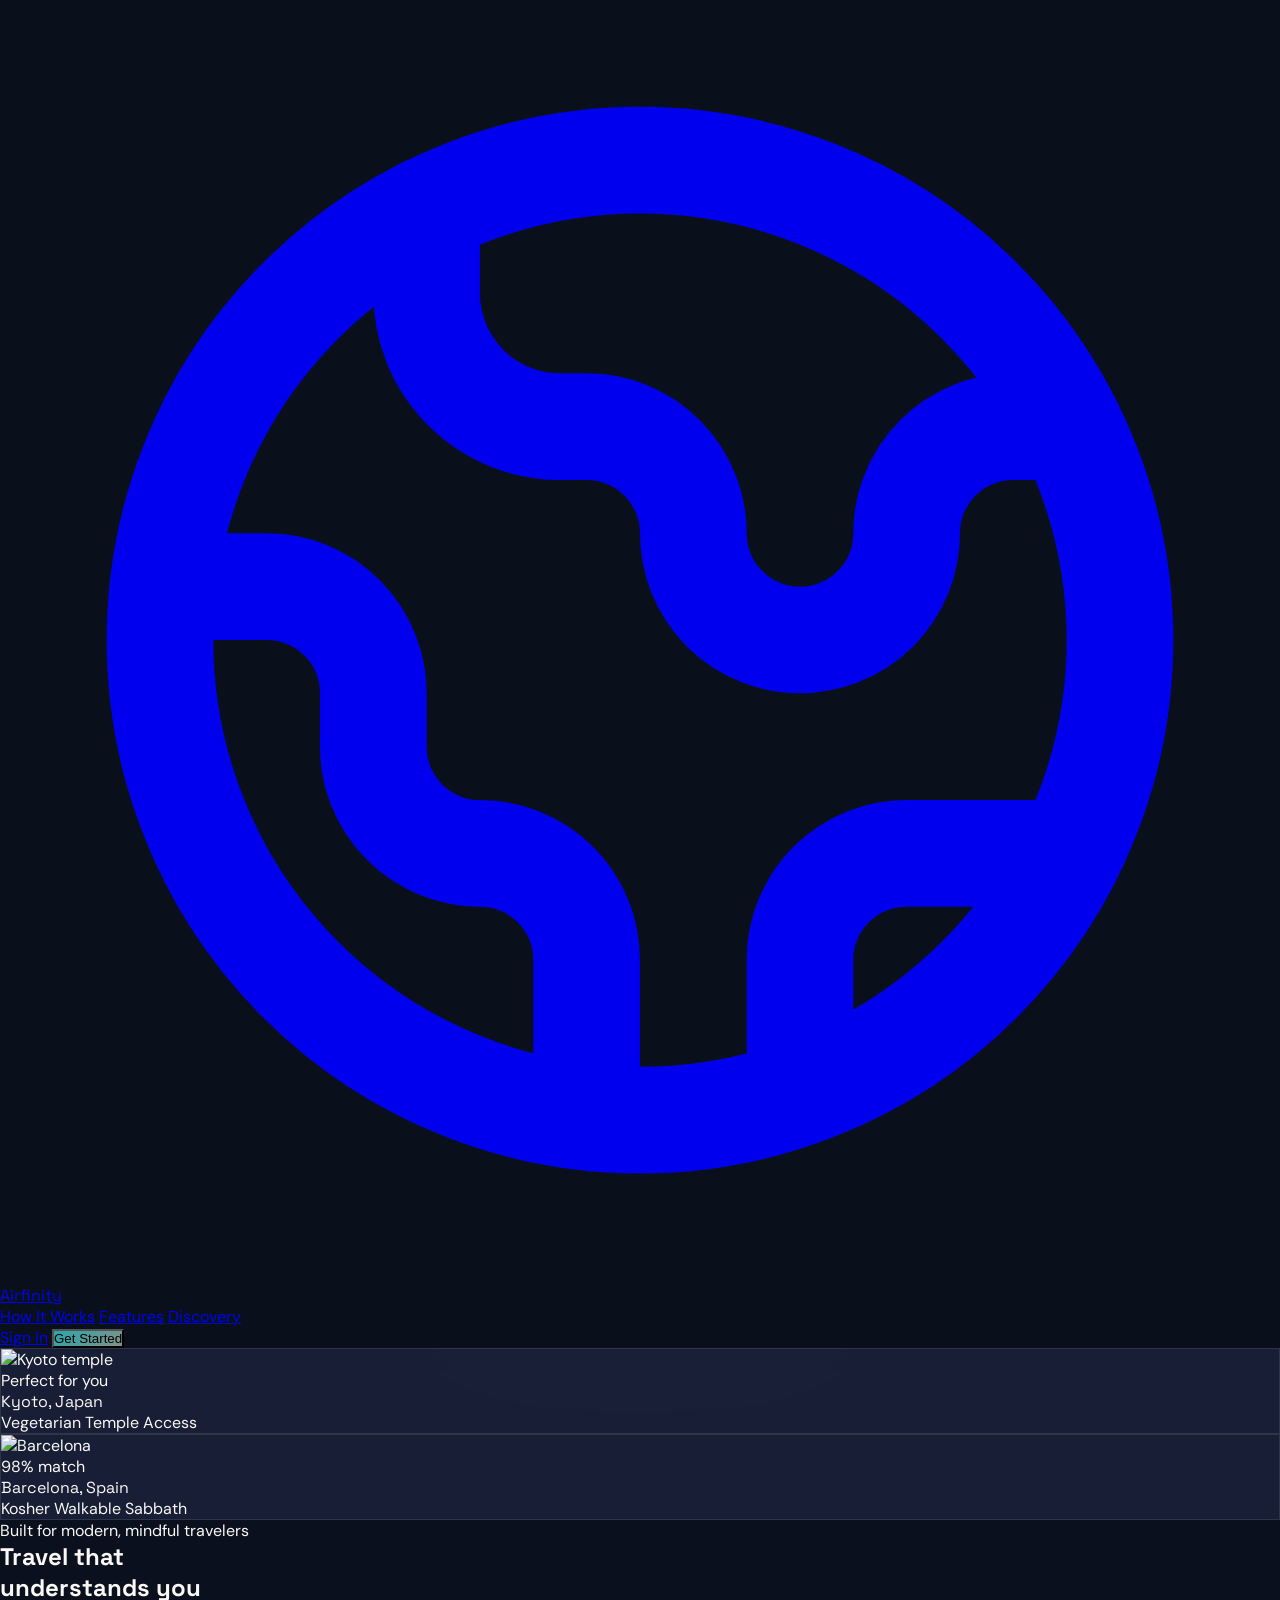
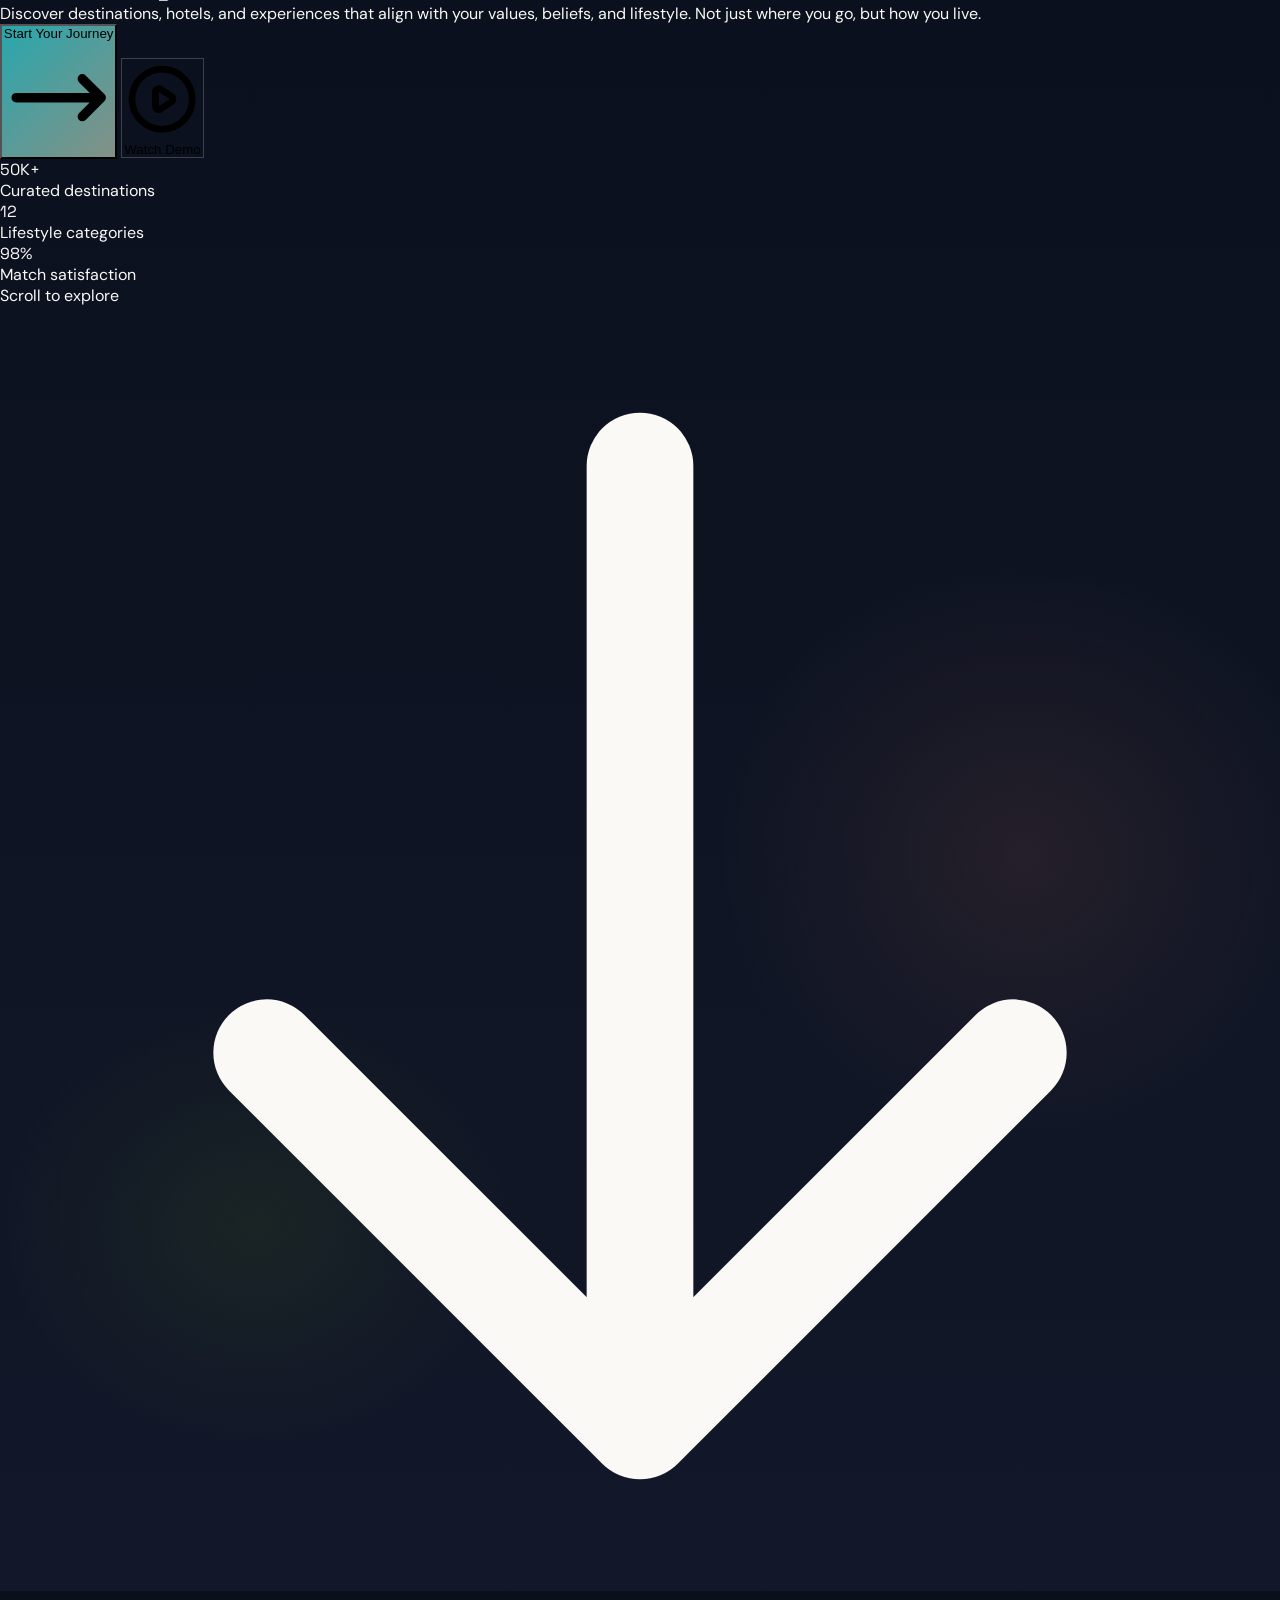
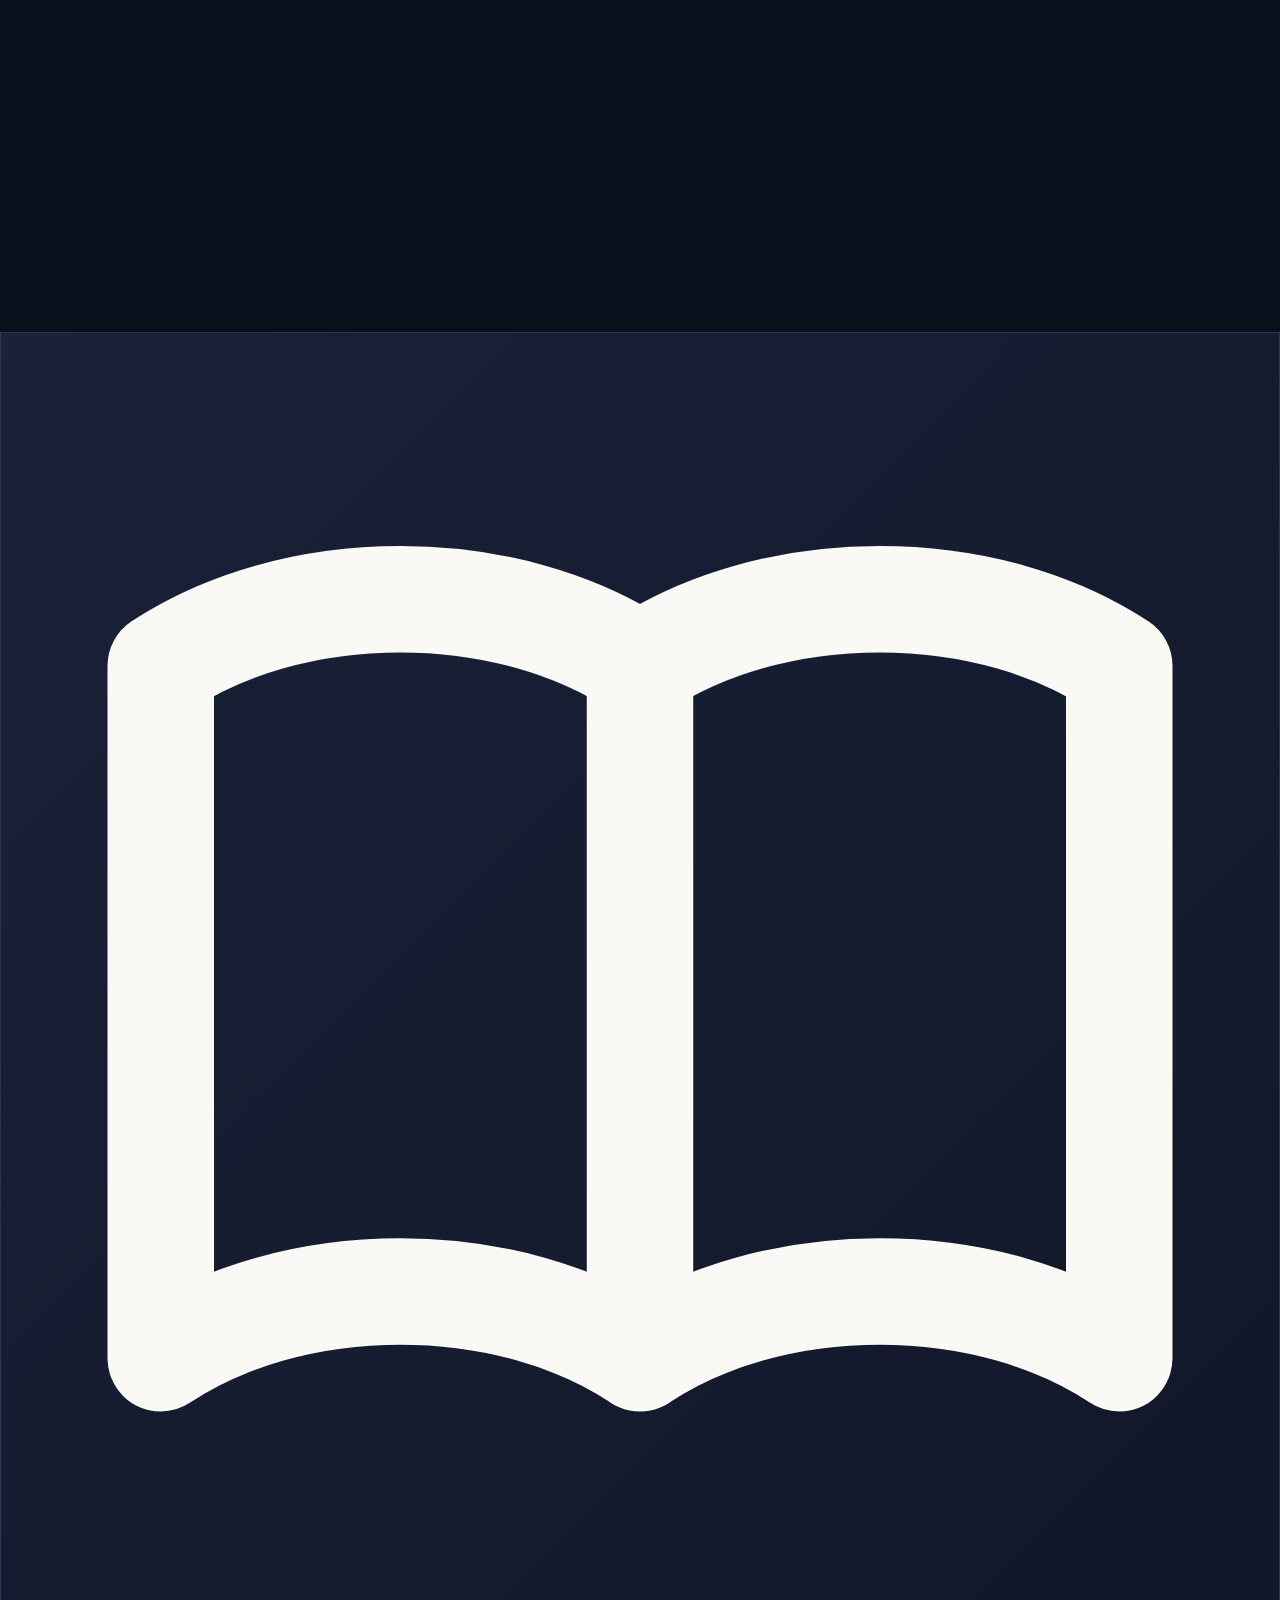
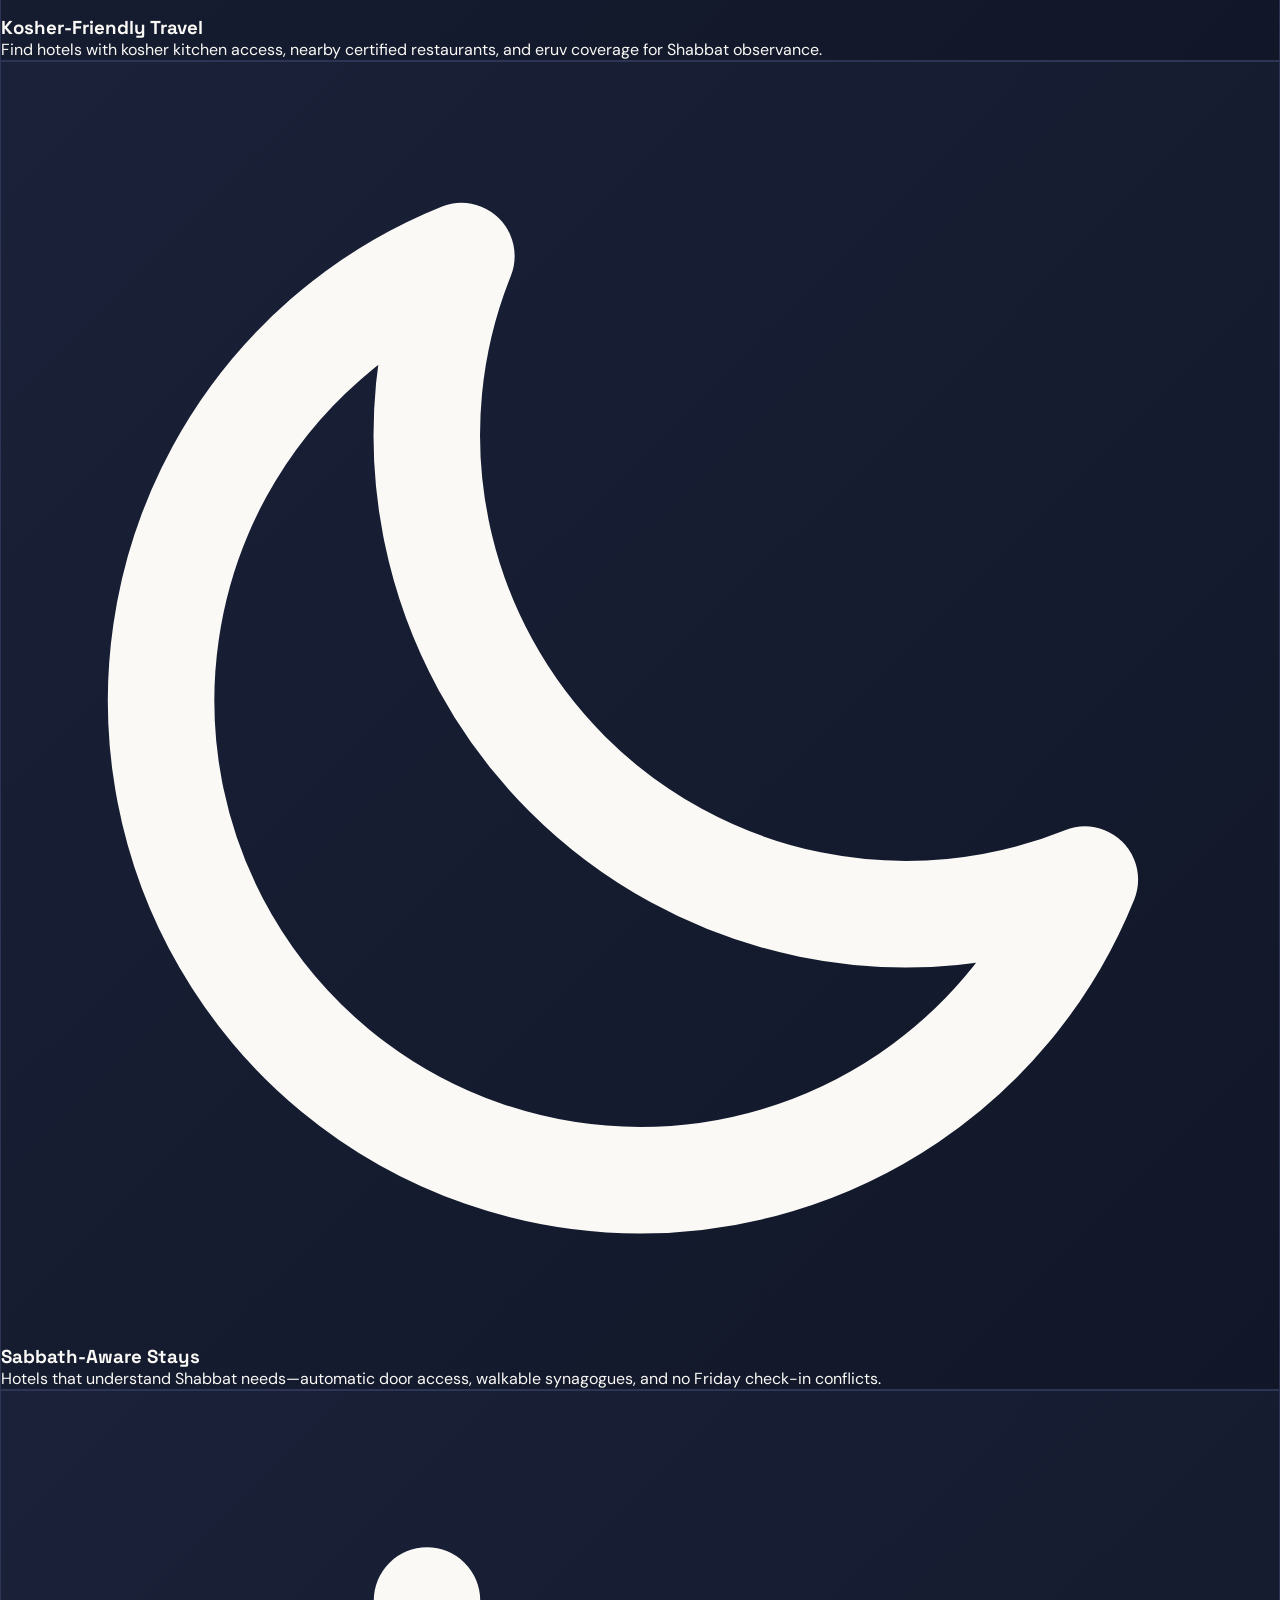
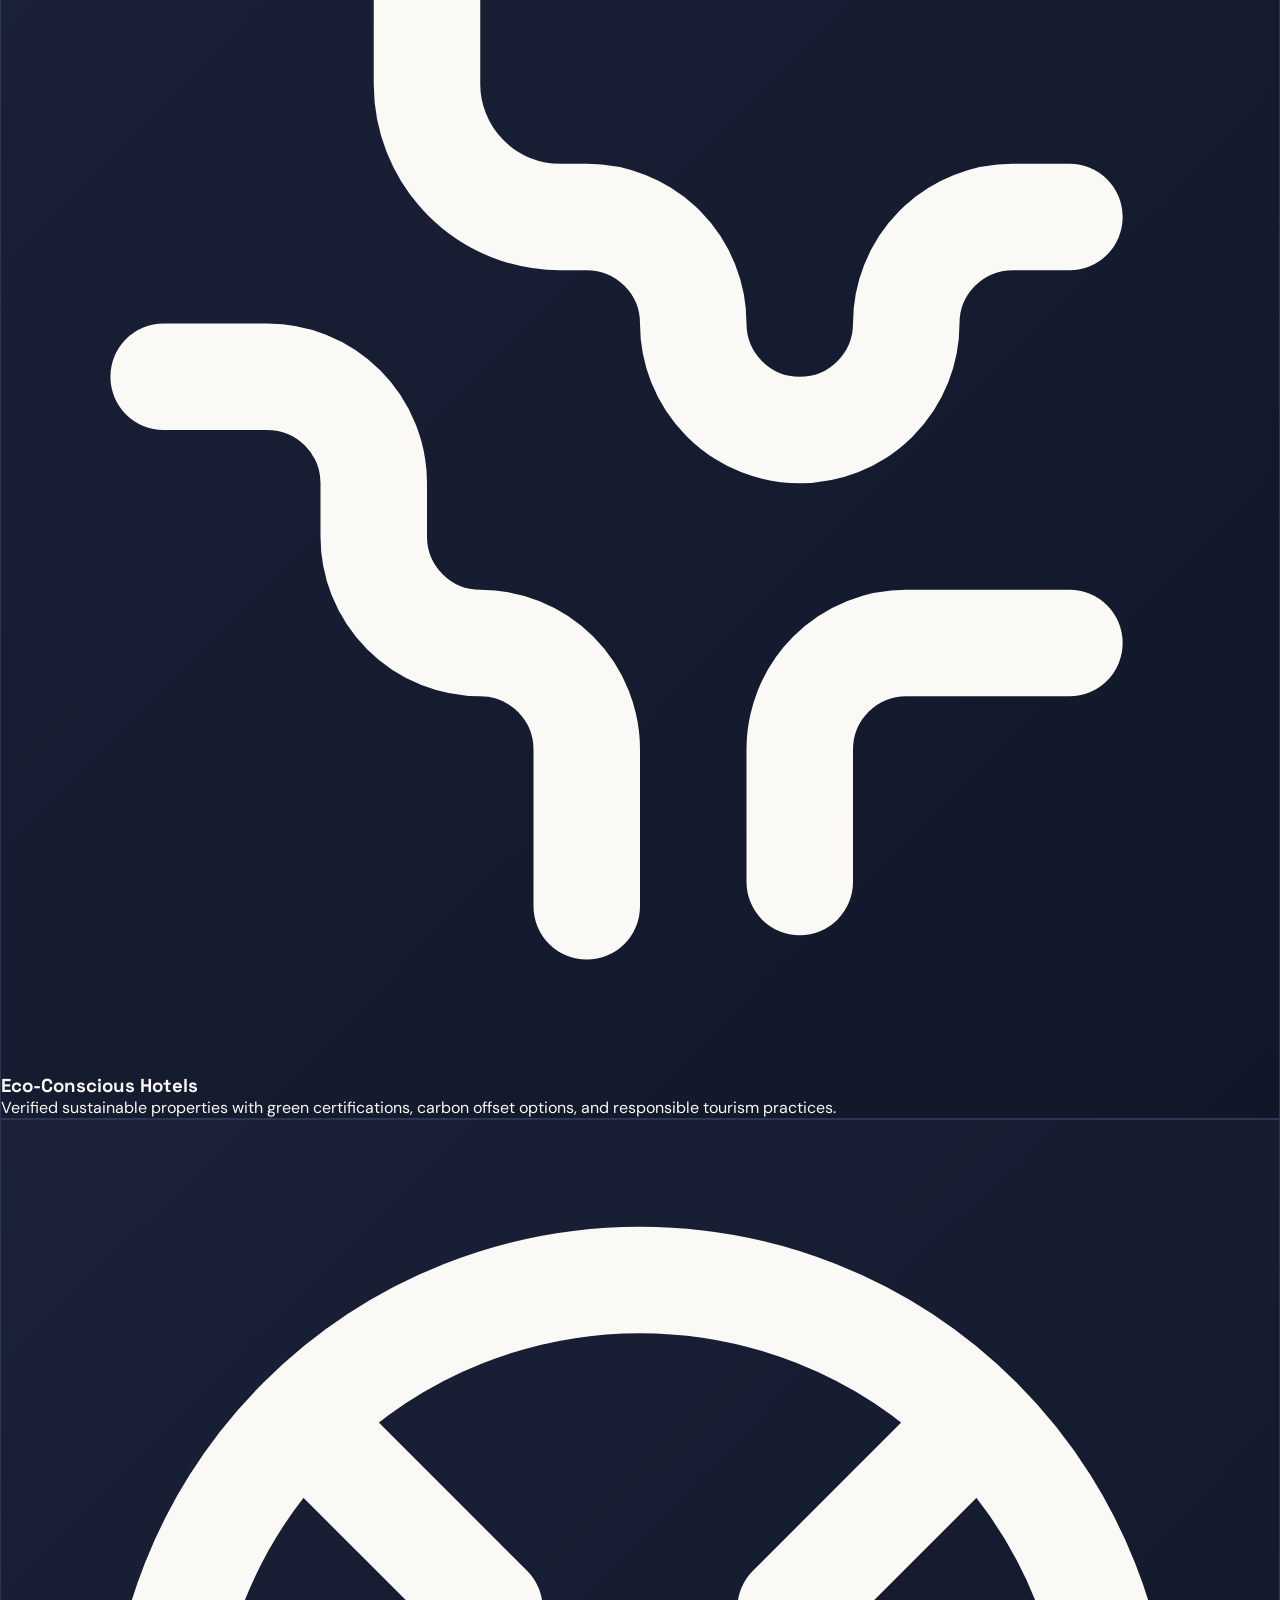
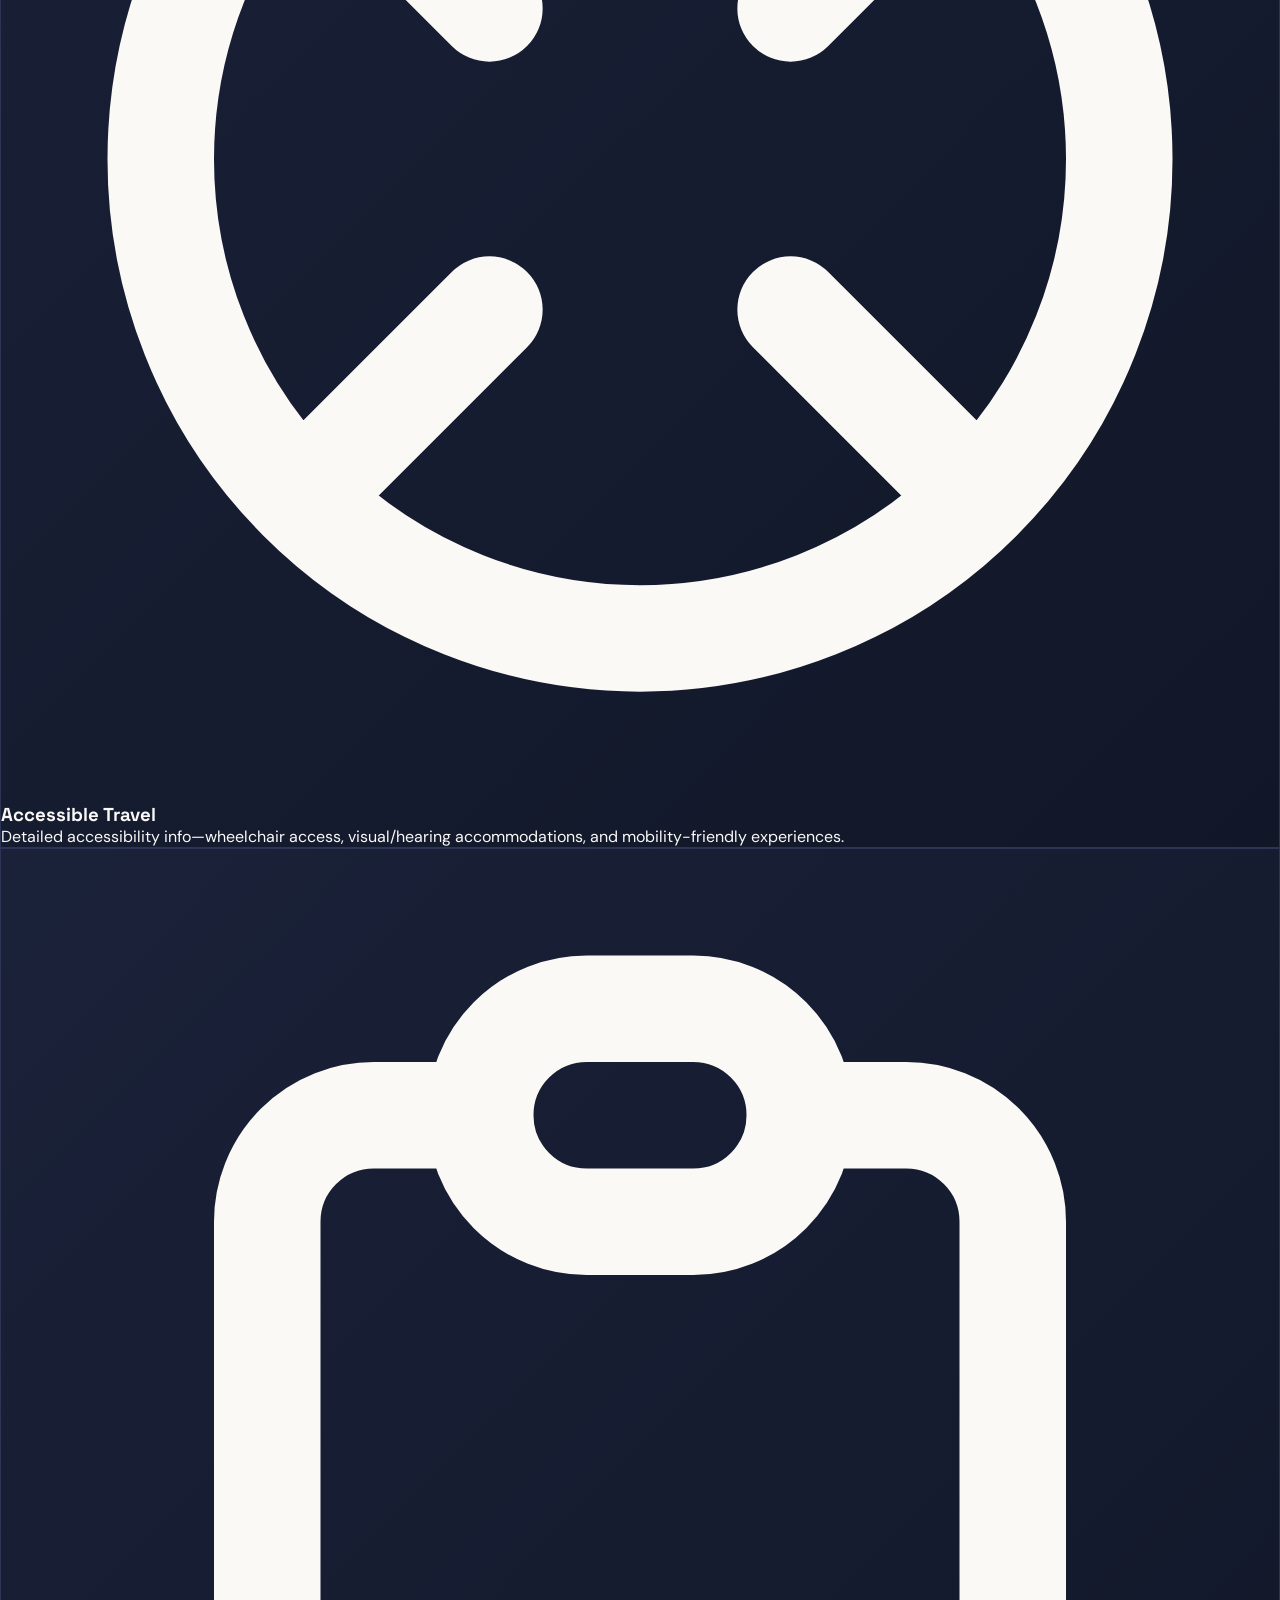
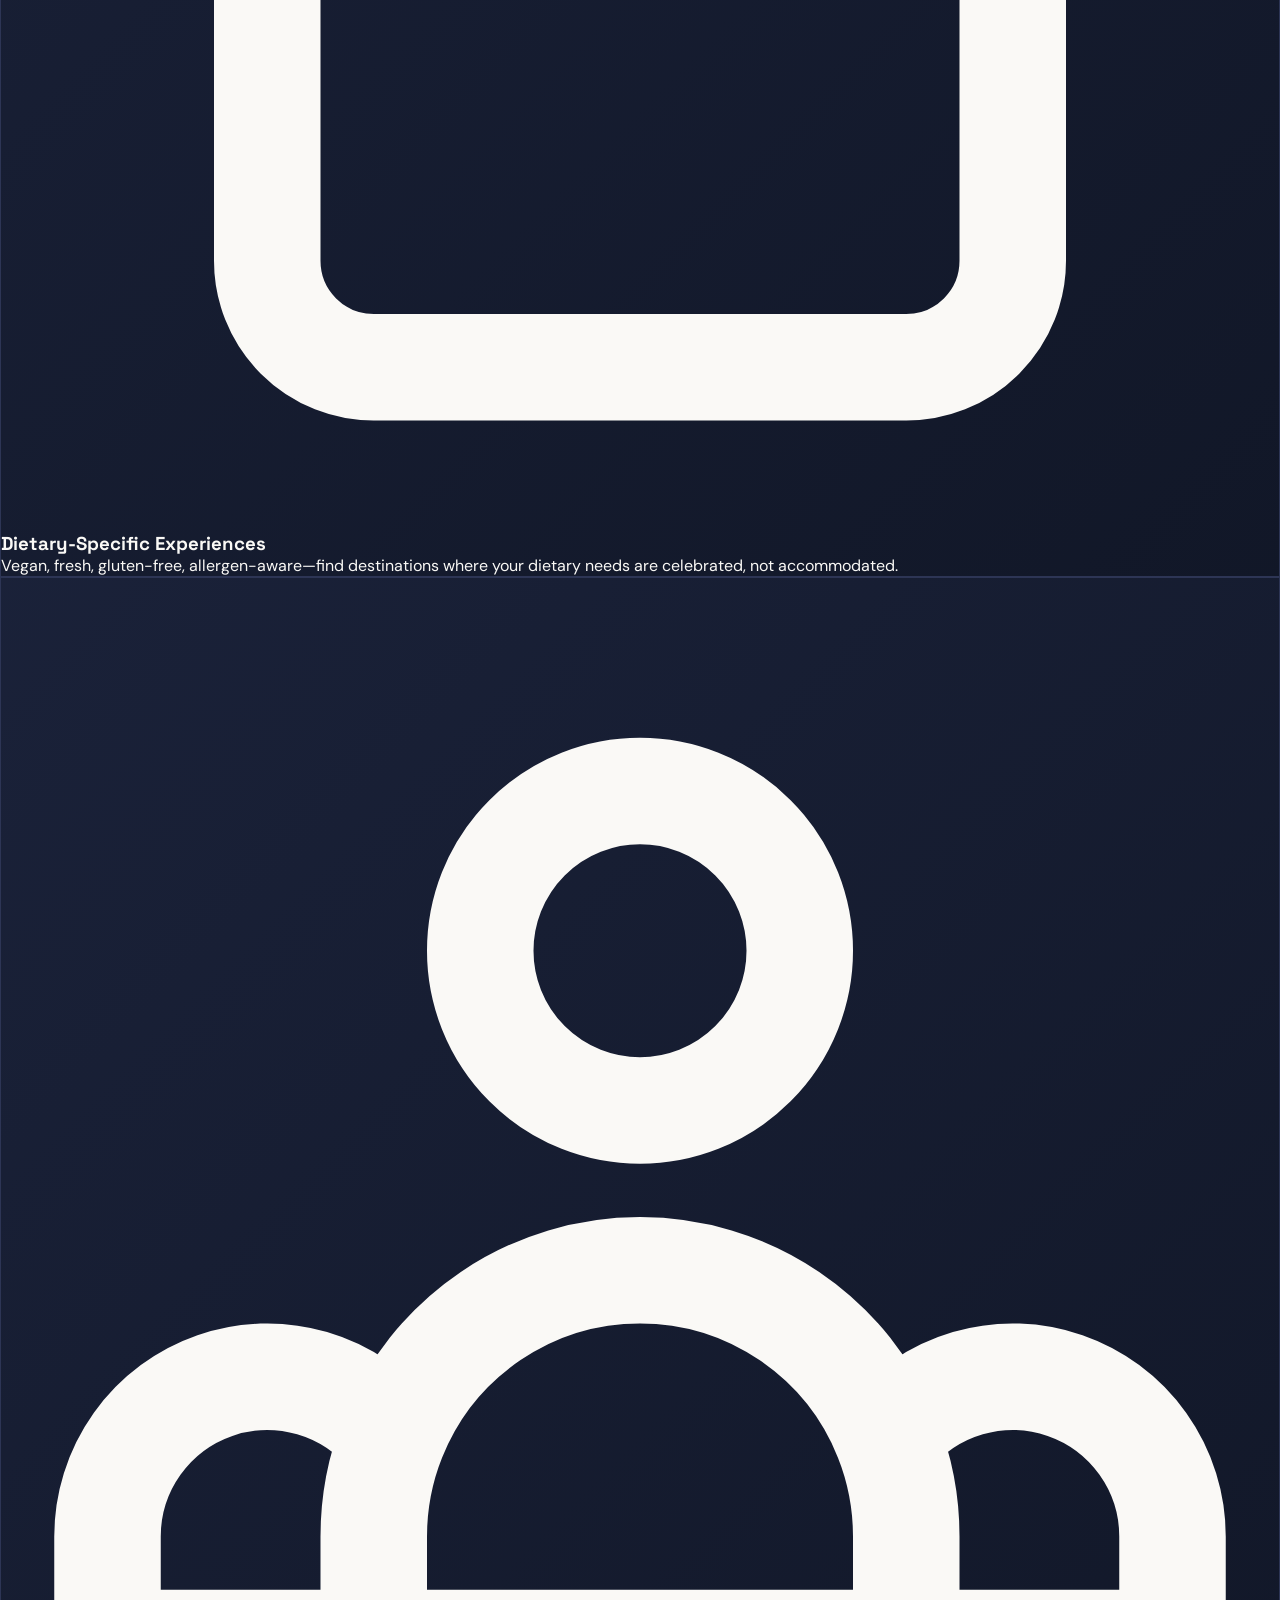
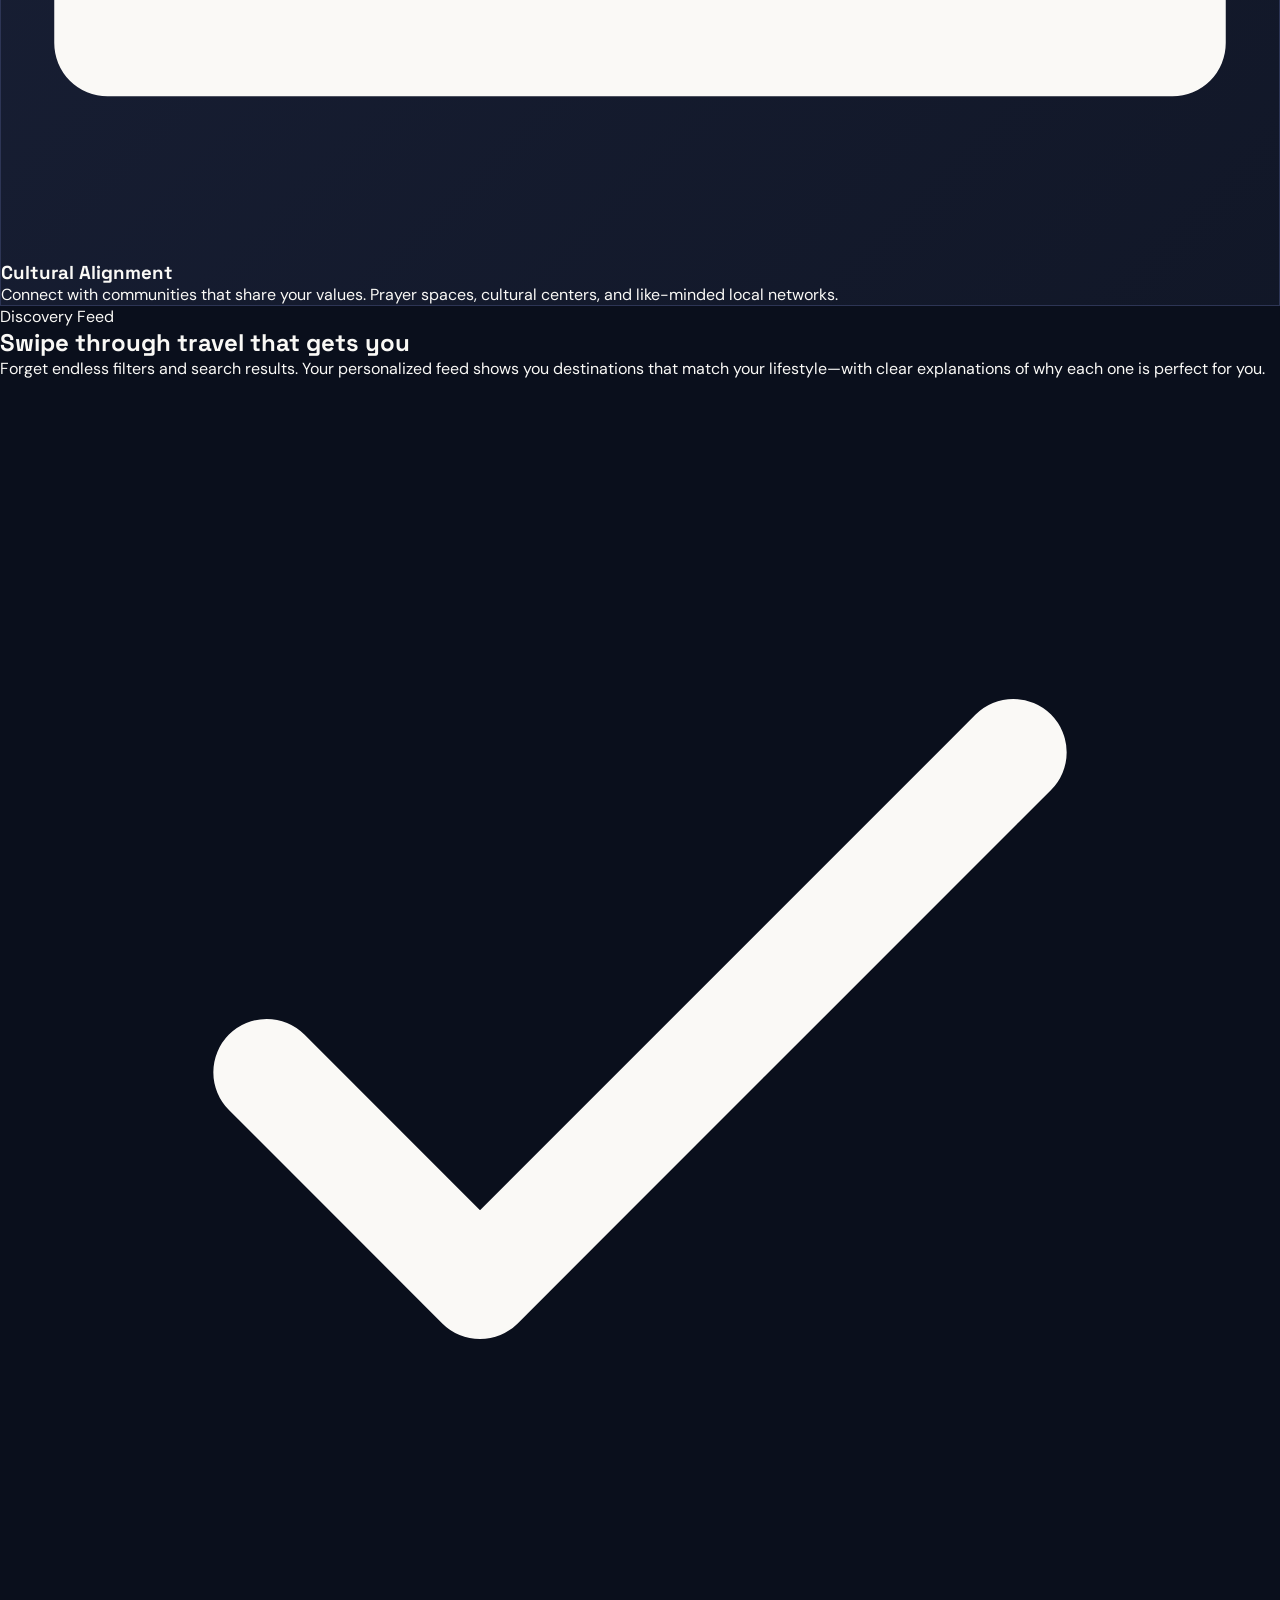
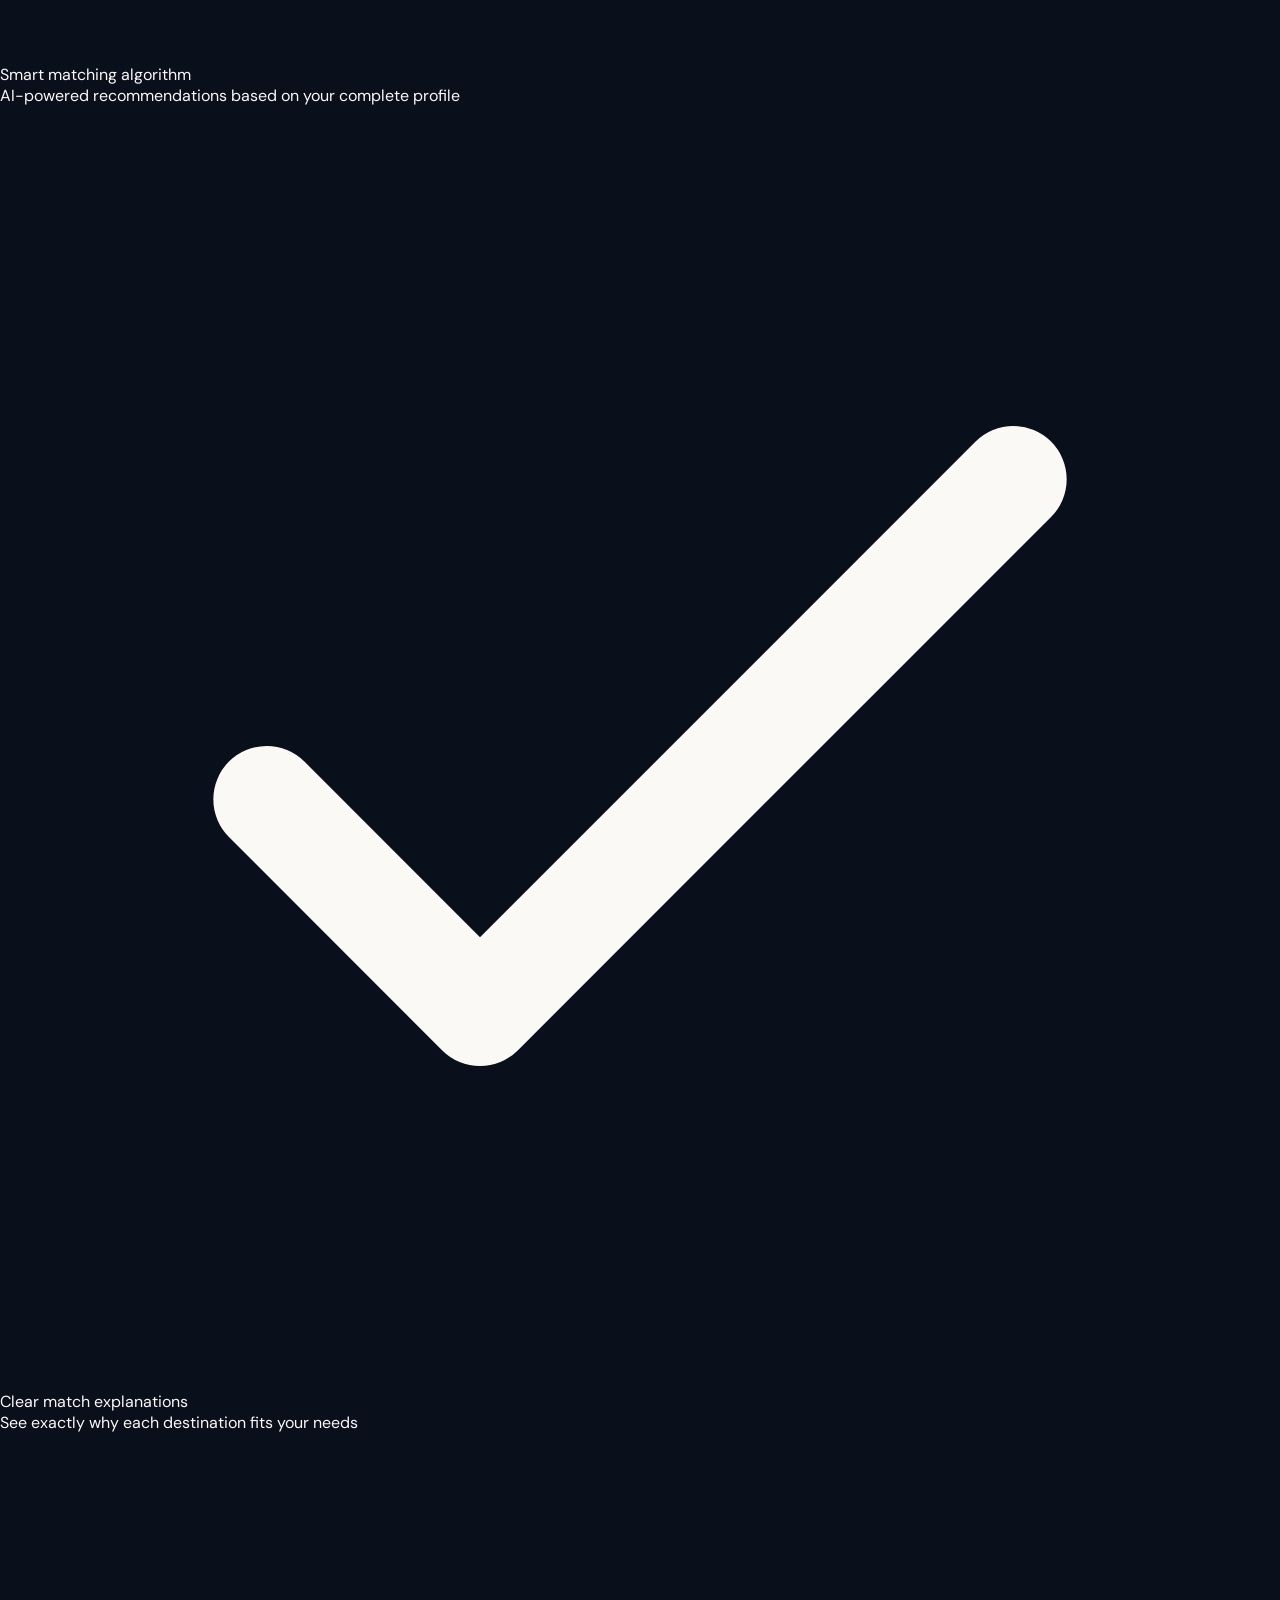
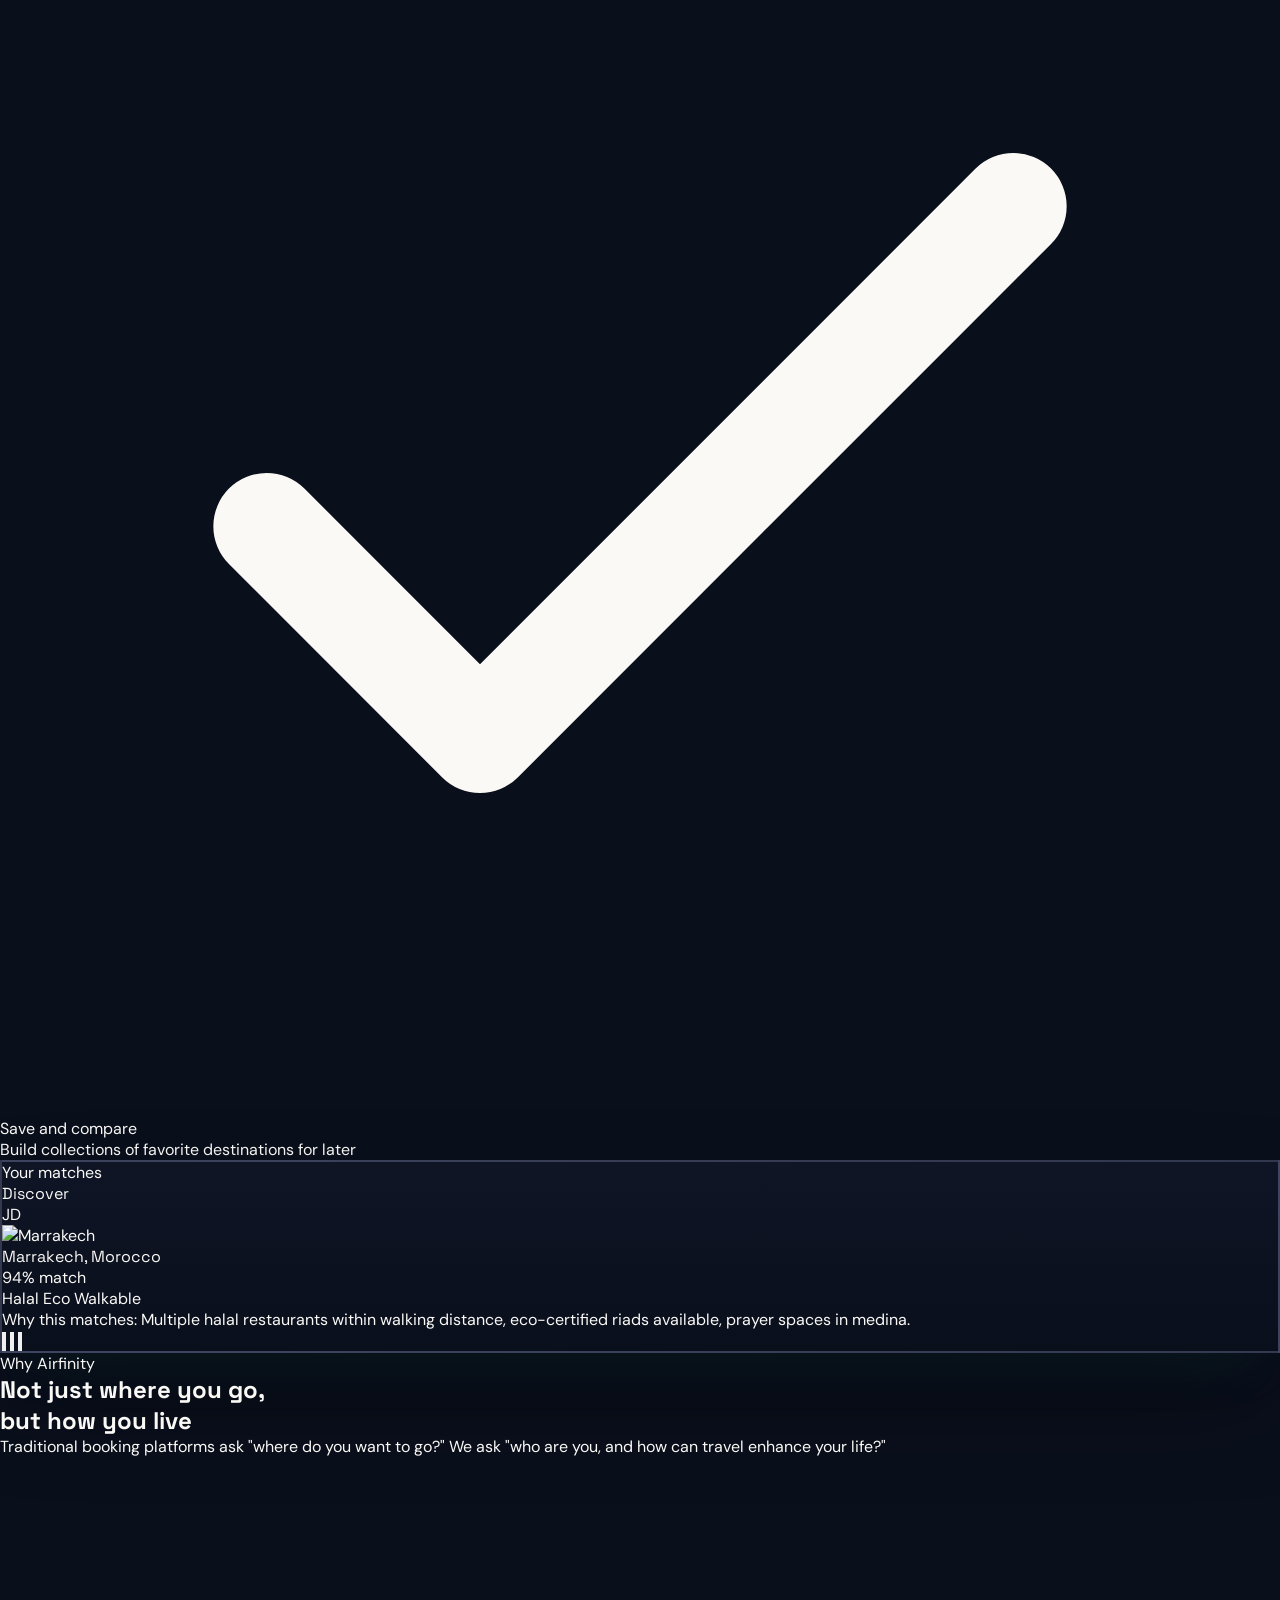
==== Airfinity.html @ 6dec11e9 "Initial commit" ====
<!DOCTYPE html>
<html lang="en">
<head>
  <meta charset="UTF-8">
  <meta name="viewport" content="width=device-width, initial-scale=1.0">
  <title>Airfinity Travel — Travel That Understands You</title>
  <script src="https://cdn.tailwindcss.com"></script>
  <link rel="preconnect" href="https://fonts.googleapis.com">
  <link rel="preconnect" href="https://fonts.gstatic.com" crossorigin>
  <link href="https://fonts.googleapis.com/css2?family=DM+Sans:ital,wght@0,400;0,500;0,600;0,700;1,400&family=Space+Grotesk:wght@400;500;600;700&display=swap" rel="stylesheet">
  
  <script>
    tailwind.config = {
      theme: {
        extend: {
          fontFamily: {
            display: ['Space Grotesk', 'sans-serif'],
            body: ['DM Sans', 'sans-serif'],
          },
          colors: {
            midnight: '#0a0f1c',
            deep: '#121829',
            slate: '#1e2640',
            cream: '#faf9f6',
            teal: {
              50: '#effcfc',
              100: '#d7f6f6',
              200: '#b4ebec',
              300: '#80dbdd',
              400: '#44c2c6',
              500: '#28a7ad',
              600: '#23858d',
              700: '#236c73',
              800: '#245a60',
              900: '#224b50',
            },
            coral: '#e07a5f',
            sage: '#84cc16',
            gold: '#d4a373',
          }
        }
      }
    }
  </script>
  
  <style>
    :root {
      --bg: #0a0f1c;
      --bg-elevated: #121829;
      --fg: #faf9f6;
      --fg-muted: #9ca3af;
      --accent: #28a7ad;
      --accent-light: #44c2c6;
      --coral: #e07a5f;
      --sage: #84cc16;
      --gold: #d4a373;
      --card: #1e2640;
      --border: #2d3555;
    }
    
    * {
      margin: 0;
      padding: 0;
      box-sizing: border-box;
    }
    
    html {
      scroll-behavior: smooth;
    }
    
    body {
      font-family: 'DM Sans', sans-serif;
      background: var(--bg);
      color: var(--fg);
      overflow-x: hidden;
    }
    
    /* Typography Scale */
    .font-display {
      font-family: 'Space Grotesk', sans-serif;
    }
    
    /* Custom scrollbar */
    ::-webkit-scrollbar {
      width: 8px;
    }
    ::-webkit-scrollbar-track {
      background: var(--bg);
    }
    ::-webkit-scrollbar-thumb {
      background: var(--border);
      border-radius: 4px;
    }
    ::-webkit-scrollbar-thumb:hover {
      background: var(--accent);
    }
    
    /* Animations */
    @keyframes float {
      0%, 100% { transform: translateY(0px) rotate(0deg); }
      50% { transform: translateY(-20px) rotate(1deg); }
    }
    
    @keyframes float-delayed {
      0%, 100% { transform: translateY(0px) rotate(0deg); }
      50% { transform: translateY(-15px) rotate(-1deg); }
    }
    
    @keyframes pulse-glow {
      0%, 100% { opacity: 0.4; transform: scale(1); }
      50% { opacity: 0.6; transform: scale(1.05); }
    }
    
    @keyframes slide-up {
      from {
        opacity: 0;
        transform: translateY(40px);
      }
      to {
        opacity: 1;
        transform: translateY(0);
      }
    }
    
    @keyframes slide-in-left {
      from {
        opacity: 0;
        transform: translateX(-40px);
      }
      to {
        opacity: 1;
        transform: translateX(0);
      }
    }
    
    @keyframes fade-in {
      from { opacity: 0; }
      to { opacity: 1; }
    }
    
    @keyframes tag-pop {
      0% { transform: scale(0.8); opacity: 0; }
      100% { transform: scale(1); opacity: 1; }
    }
    
    @keyframes gradient-shift {
      0% { background-position: 0% 50%; }
      50% { background-position: 100% 50%; }
      100% { background-position: 0% 50%; }
    }
    
    .animate-float {
      animation: float 6s ease-in-out infinite;
    }
    
    .animate-float-delayed {
      animation: float-delayed 7s ease-in-out infinite;
      animation-delay: 1s;
    }
    
    .animate-pulse-glow {
      animation: pulse-glow 4s ease-in-out infinite;
    }
    
    .reveal {
      opacity: 0;
      transform: translateY(40px);
      transition: opacity 0.8s cubic-bezier(0.16, 1, 0.3, 1), 
                  transform 0.8s cubic-bezier(0.16, 1, 0.3, 1);
    }
    
    .reveal.visible {
      opacity: 1;
      transform: translateY(0);
    }
    
    .reveal-left {
      opacity: 0;
      transform: translateX(-40px);
      transition: opacity 0.8s cubic-bezier(0.16, 1, 0.3, 1), 
                  transform 0.8s cubic-bezier(0.16, 1, 0.3, 1);
    }
    
    .reveal-left.visible {
      opacity: 1;
      transform: translateX(0);
    }
    
    @media (prefers-reduced-motion: reduce) {
      .animate-float,
      .animate-float-delayed,
      .animate-pulse-glow {
        animation: none;
      }
      .reveal,
      .reveal-left {
        opacity: 1;
        transform: none;
        transition: none;
      }
    }
    
    /* Hero background layers */
    .hero-gradient {
      background: 
        radial-gradient(ellipse 80% 50% at 50% -20%, rgba(40, 167, 173, 0.15) 0%, transparent 50%),
        radial-gradient(ellipse 60% 40% at 80% 60%, rgba(224, 122, 95, 0.1) 0%, transparent 40%),
        radial-gradient(ellipse 50% 30% at 20% 80%, rgba(132, 204, 22, 0.08) 0%, transparent 40%),
        linear-gradient(180deg, var(--bg) 0%, var(--bg-elevated) 100%);
    }
    
    /* Noise texture overlay */
    .noise-overlay::before {
      content: '';
      position: absolute;
      inset: 0;
      background-image: url("data:image/svg+xml,%3Csvg viewBox='0 0 400 400' xmlns='http://www.w3.org/2000/svg'%3E%3Cfilter id='noiseFilter'%3E%3CfeTurbulence type='fractalNoise' baseFrequency='0.9' numOctaves='4' stitchTiles='stitch'/%3E%3C/filter%3E%3Crect width='100%25' height='100%25' filter='url(%23noiseFilter)'/%3E%3C/svg%3E");
      opacity: 0.03;
      pointer-events: none;
    }
    
    /* Floating cards */
    .floating-card {
      backdrop-filter: blur(12px);
      background: rgba(30, 38, 64, 0.7);
      border: 1px solid rgba(255, 255, 255, 0.1);
    }
    
    /* Feature cards */
    .feature-card {
      background: linear-gradient(135deg, rgba(30, 38, 64, 0.8) 0%, rgba(18, 24, 41, 0.9) 100%);
      border: 1px solid var(--border);
      transition: all 0.4s cubic-bezier(0.16, 1, 0.3, 1);
    }
    
    .feature-card:hover {
      transform: translateY(-8px);
      border-color: var(--accent);
      box-shadow: 0 20px 40px -12px rgba(40, 167, 173, 0.2);
    }
    
    /* CTA Button */
    .btn-primary {
      background: linear-gradient(135deg, var(--accent) 0%, var(--coral) 100%);
      background-size: 200% 200%;
      transition: all 0.3s ease;
    }
    
    .btn-primary:hover {
      background-position: 100% 0%;
      transform: translateY(-2px);
      box-shadow: 0 12px 24px -8px rgba(40, 167, 173, 0.4);
    }
    
    .btn-primary:active {
      transform: translateY(0);
    }
    
    .btn-secondary {
      background: transparent;
      border: 1px solid rgba(255, 255, 255, 0.2);
      transition: all 0.3s ease;
    }
    
    .btn-secondary:hover {
      background: rgba(255, 255, 255, 0.05);
      border-color: var(--accent);
    }
    
    /* Mobile mockup */
    .phone-frame {
      background: linear-gradient(145deg, #2a3150 0%, #1a2038 100%);
      border: 2px solid rgba(255, 255, 255, 0.1);
      box-shadow: 
        0 50px 100px -20px rgba(0, 0, 0, 0.5),
        0 30px 60px -30px rgba(40, 167, 173, 0.2),
        inset 0 1px 0 rgba(255, 255, 255, 0.1);
    }
    
    .phone-screen {
      background: linear-gradient(180deg, #0f1525 0%, #0a0f1c 100%);
    }
    
    /* Tag pills */
    .tag {
      backdrop-filter: blur(8px);
      transition: all 0.2s ease;
    }
    
    .tag:hover {
      transform: scale(1.05);
    }
    
    /* Section divider */
    .section-divider {
      background: linear-gradient(90deg, transparent 0%, var(--border) 50%, transparent 100%);
      height: 1px;
    }
    
    /* Focus states */
    *:focus-visible {
      outline: 2px solid var(--accent);
      outline-offset: 2px;
    }
    
    /* Testimonial cards */
    .testimonial-card {
      background: linear-gradient(135deg, rgba(30, 38, 64, 0.6) 0%, rgba(18, 24, 41, 0.8) 100%);
      border: 1px solid var(--border);
    }
    
    /* Step number */
    .step-number {
      background: linear-gradient(135deg, var(--accent) 0%, rgba(40, 167, 173, 0.3) 100%);
      -webkit-background-clip: text;
      -webkit-text-fill-color: transparent;
      background-clip: text;
    }
    
    /* Grid pattern */
    .grid-pattern {
      background-image: 
        linear-gradient(rgba(45, 53, 85, 0.3) 1px, transparent 1px),
        linear-gradient(90deg, rgba(45, 53, 85, 0.3) 1px, transparent 1px);
      background-size: 60px 60px;
    }
  </style>
</head>

<body>
  <!-- ======================= -->
  <!-- NAVIGATION -->
  <!-- ======================= -->
  <nav class="fixed top-0 left-0 right-0 z-50 transition-all duration-300" id="navbar">
    <div class="max-w-7xl mx-auto px-6 py-4">
      <div class="flex items-center justify-between">
        <!-- Logo -->
        <a href="#" class="flex items-center gap-2 group">
          <div class="w-10 h-10 rounded-xl bg-gradient-to-br from-teal-400 to-teal-600 flex items-center justify-center transition-transform group-hover:scale-105">
            <svg class="w-6 h-6 text-white" fill="none" viewBox="0 0 24 24" stroke="currentColor">
              <path stroke-linecap="round" stroke-linejoin="round" stroke-width="2" d="M3.055 11H5a2 2 0 012 2v1a2 2 0 002 2 2 2 0 012 2v2.945M8 3.935V5.5A2.5 2.5 0 0010.5 8h.5a2 2 0 012 2 2 2 0 104 0 2 2 0 012-2h1.064M15 20.488V18a2 2 0 012-2h3.064M21 12a9 9 0 11-18 0 9 9 0 0118 0z" />
            </svg>
          </div>
          <span class="font-display font-semibold text-xl text-cream">Airfinity</span>
        </a>
        
        <!-- Desktop Nav -->
        <div class="hidden md:flex items-center gap-8">
          <a href="#how-it-works" class="text-sm text-gray-400 hover:text-cream transition-colors">How It Works</a>
          <a href="#features" class="text-sm text-gray-400 hover:text-cream transition-colors">Features</a>
          <a href="#discovery" class="text-sm text-gray-400 hover:text-cream transition-colors">Discovery</a>
        </div>
        
        <!-- CTA -->
        <div class="flex items-center gap-4">
         <a href="index.html" class="hidden sm:block text-sm text-gray-400 hover:text-cream transition-colors">Sign In</a>
         <button 
          class="btn-primary px-5 py-2.5 rounded-full text-sm font-semibold text-white"
          onclick="window.location.href='index.html'"
          >
          Get Started
        </button>
        </div>
      </div>
    </div>
  </nav>

  <!-- ======================= -->
  <!-- HERO SECTION -->
  <!-- ======================= -->
  <section class="relative min-h-screen flex items-center hero-gradient noise-overlay overflow-hidden">
    <!-- Background grid pattern -->
    <div class="absolute inset-0 grid-pattern opacity-30"></div>
    
    <!-- Floating orbs -->
    <div class="absolute top-1/4 left-10 w-64 h-64 rounded-full bg-teal-500/10 blur-3xl animate-pulse-glow"></div>
    <div class="absolute bottom-1/4 right-10 w-80 h-80 rounded-full bg-coral/10 blur-3xl animate-pulse-glow" style="animation-delay: 2s;"></div>
    <div class="absolute top-1/2 left-1/2 w-96 h-96 rounded-full bg-teal-400/5 blur-3xl"></div>
    
    <!-- Floating destination cards -->
    <div class="absolute top-32 right-[10%] floating-card rounded-2xl p-4 w-56 animate-float hidden lg:block">
      <div class="flex items-center gap-3 mb-3">
        <div class="w-12 h-12 rounded-xl overflow-hidden">
          <img src="https://images.unsplash.com/photo-1555400038-63f5ba517a47?w=100&h=100&fit=crop" alt="Kyoto temple" class="w-full h-full object-cover">
        </div>
        <div>
          <p class="text-xs text-gray-400">Perfect for you</p>
          <p class="font-display font-medium text-sm">Kyoto, Japan</p>
        </div>
      </div>
      <div class="flex flex-wrap gap-1.5">
        <span class="tag px-2 py-1 rounded-full bg-teal-500/20 text-teal-300 text-xs">Vegetarian</span>
        <span class="tag px-2 py-1 rounded-full bg-sage/20 text-sage text-xs">Temple Access</span>
      </div>
    </div>
    
    <div class="absolute bottom-40 left-[8%] floating-card rounded-2xl p-4 w-60 animate-float-delayed hidden lg:block">
      <div class="flex items-center gap-3 mb-3">
        <div class="w-12 h-12 rounded-xl overflow-hidden">
          <img src="https://images.unsplash.com/photo-1580619305218-8423a7ef79b4?w=100&h=100&fit=crop" alt="Barcelona" class="w-full h-full object-cover">
        </div>
        <div>
          <p class="text-xs text-gray-400">98% match</p>
          <p class="font-display font-medium text-sm">Barcelona, Spain</p>
        </div>
      </div>
      <div class="flex flex-wrap gap-1.5">
        <span class="tag px-2 py-1 rounded-full bg-coral/20 text-coral text-xs">Kosher</span>
        <span class="tag px-2 py-1 rounded-full bg-teal-500/20 text-teal-300 text-xs">Walkable</span>
        <span class="tag px-2 py-1 rounded-full bg-gold/20 text-gold text-xs">Sabbath</span>
      </div>
    </div>
    
    <!-- Main content -->
    <div class="relative z-10 max-w-7xl mx-auto px-6 pt-24 pb-16">
      <div class="max-w-4xl">
        <!-- Trust badge -->
        <div class="inline-flex items-center gap-2 px-4 py-2 rounded-full bg-white/5 border border-white/10 mb-8 reveal" style="transition-delay: 0.1s;">
          <span class="w-2 h-2 rounded-full bg-sage animate-pulse"></span>
          <span class="text-sm text-gray-300">Built for modern, mindful travelers</span>
        </div>
        
        <!-- Headline -->
        <h1 class="font-display font-bold text-5xl sm:text-6xl lg:text-7xl text-cream leading-[1.1] mb-6 reveal" style="transition-delay: 0.2s;">
          Travel that<br>
          <span class="bg-gradient-to-r from-teal-400 via-teal-300 to-coral bg-clip-text text-transparent">understands</span> you
        </h1>
        
        <!-- Subheadline -->
        <p class="text-xl sm:text-2xl text-gray-400 max-w-2xl mb-10 reveal" style="transition-delay: 0.3s;">
          Discover destinations, hotels, and experiences that align with your values, beliefs, and lifestyle. Not just where you go, but how you live.
        </p>
        
        <!-- CTAs -->
<div class="flex flex-col sm:flex-row gap-4 reveal" style="transition-delay: 0.4s;">
  <button 
    class="btn-primary px-8 py-4 rounded-full text-lg font-semibold text-white inline-flex items-center justify-center gap-2 group"
    onclick="window.location.href='index.html'"
  >
    Start Your Journey
    <svg class="w-5 h-5 transition-transform group-hover:translate-x-1" fill="none" viewBox="0 0 24 24" stroke="currentColor"> 
      <path stroke-linecap="round" stroke-linejoin="round" stroke-width="2" d="M17 8l4 4m0 0l-4 4m4-4H3" />
    </svg>
  </button>

  <button class="btn-secondary px-8 py-4 rounded-full text-lg font-medium text-cream inline-flex items-center justify-center gap-2">
    <svg class="w-5 h-5" fill="none" viewBox="0 0 24 24" stroke="currentColor">
      <path stroke-linecap="round" stroke-linejoin="round" stroke-width="2" d="M14.752 11.168l-3.197-2.132A1 1 0 0010 9.87v4.263a1 1 0 001.555.832l3.197-2.132a1 1 0 000-1.664z" />
      <path stroke-linecap="round" stroke-linejoin="round" stroke-width="2" d="M21 12a9 9 0 11-18 0 9 9 0 0118 0z" />
    </svg>
    Watch Demo
  </button>
</div>
        
        <!-- Stats -->
        <div class="flex flex-wrap gap-8 mt-16 pt-8 border-t border-white/10 reveal" style="transition-delay: 0.5s;">
          <div>
            <p class="font-display font-bold text-3xl text-cream">50K+</p>
            <p class="text-sm text-gray-400">Curated destinations</p>
          </div>
          <div>
            <p class="font-display font-bold text-3xl text-cream">12</p>
            <p class="text-sm text-gray-400">Lifestyle categories</p>
          </div>
          <div>
            <p class="font-display font-bold text-3xl text-cream">98%</p>
            <p class="text-sm text-gray-400">Match satisfaction</p>
          </div>
        </div>
      </div>
    </div>
    
    <!-- Scroll indicator -->
    <div class="absolute bottom-8 left-1/2 -translate-x-1/2 flex flex-col items-center gap-2 animate-bounce">
      <span class="text-xs text-gray-500">Scroll to explore</span>
      <svg class="w-5 h-5 text-gray-500" fill="none" viewBox="0 0 24 24" stroke="currentColor">
        <path stroke-linecap="round" stroke-linejoin="round" stroke-width="2" d="M19 14l-7 7m0 0l-7-7m7 7V3" />
      </svg>
    </div>
  </section>

  <!-- ======================= -->
  <!-- HOW IT WORKS -->
  <!-- ======================= -->
  <section id="how-it-works" class="relative py-24 lg:py-32 bg-deep">
    <div class="max-w-7xl mx-auto px-6">
      <!-- Section header -->
      <div class="text-center max-w-2xl mx-auto mb-16">
        <p class="text-teal-400 font-medium mb-4 reveal">How It Works</p>
        <h2 class="font-display font-bold text-4xl sm:text-5xl text-cream mb-6 reveal" style="transition-delay: 0.1s;">
          Your journey in three steps
        </h2>
        <p class="text-lg text-gray-400 reveal" style="transition-delay: 0.2s;">
          No endless searching. No compromise. Just travel that fits your life.
        </p>
      </div>
      
      <!-- Steps -->
      <div class="grid md:grid-cols-3 gap-8 lg:gap-12">
        <!-- Step 1 -->
        <div class="relative reveal" style="transition-delay: 0.3s;">
          <div class="text-center md:text-left">
            <span class="step-number font-display font-bold text-7xl">01</span>
            <h3 class="font-display font-semibold text-2xl text-cream mt-4 mb-3">Create your profile</h3>
            <p class="text-gray-400 leading-relaxed">
              Tell us about your values, dietary needs, religious practices, and lifestyle preferences. One time, takes 3 minutes.
            </p>
          </div>
          <!-- Connector line (hidden on mobile) -->
          <div class="hidden md:block absolute top-12 left-[calc(100%-2rem)] w-16 h-px bg-gradient-to-r from-teal-500/50 to-transparent"></div>
        </div>
        
        <!-- Step 2 -->
        <div class="relative reveal" style="transition-delay: 0.4s;">
          <div class="text-center md:text-left">
            <span class="step-number font-display font-bold text-7xl">02</span>
            <h3 class="font-display font-semibold text-2xl text-cream mt-4 mb-3">Share your preferences</h3>
            <p class="text-gray-400 leading-relaxed">
              From kosher dining to wheelchair accessibility, eco-conscious stays to prayer space access—every detail matters.
            </p>
          </div>
          <div class="hidden md:block absolute top-12 left-[calc(100%-2rem)] w-16 h-px bg-gradient-to-r from-teal-500/50 to-transparent"></div>
        </div>
        
        <!-- Step 3 -->
        <div class="reveal" style="transition-delay: 0.5s;">
          <div class="text-center md:text-left">
            <span class="step-number font-display font-bold text-7xl">03</span>
            <h3 class="font-display font-semibold text-2xl text-cream mt-4 mb-3">Get personalized matches</h3>
            <p class="text-gray-400 leading-relaxed">
              Swipe through your personalized discovery feed. Every destination is pre-vetted to match who you are.
            </p>
          </div>
        </div>
      </div>
    </div>
  </section>

  <!-- ======================= -->
  <!-- PERSONALIZED FEATURES -->
  <!-- ======================= -->
  <section id="features" class="relative py-24 lg:py-32 bg-midnight noise-overlay">
    <div class="absolute inset-0 grid-pattern opacity-20"></div>
    
    <div class="relative z-10 max-w-7xl mx-auto px-6">
      <!-- Section header -->
      <div class="text-center max-w-2xl mx-auto mb-16">
        <p class="text-teal-400 font-medium mb-4 reveal">Personalized For You</p>
        <h2 class="font-display font-bold text-4xl sm:text-5xl text-cream mb-6 reveal" style="transition-delay: 0.1s;">
          Travel that respects your values
        </h2>
        <p class="text-lg text-gray-400 reveal" style="transition-delay: 0.2s;">
          We've thought about the details other platforms overlook.
        </p>
      </div>
      
      <!-- Feature cards grid -->
      <div class="grid sm:grid-cols-2 lg:grid-cols-3 gap-6">
        <!-- Kosher -->
        <div class="feature-card rounded-2xl p-6 reveal" style="transition-delay: 0.3s;">
          <div class="w-12 h-12 rounded-xl bg-coral/20 flex items-center justify-center mb-4">
            <svg class="w-6 h-6 text-coral" fill="none" viewBox="0 0 24 24" stroke="currentColor">
              <path stroke-linecap="round" stroke-linejoin="round" stroke-width="2" d="M12 6.253v13m0-13C10.832 5.477 9.246 5 7.5 5S4.168 5.477 3 6.253v13C4.168 18.477 5.754 18 7.5 18s3.332.477 4.5 1.253m0-13C13.168 5.477 14.754 5 16.5 5c1.747 0 3.332.477 4.5 1.253v13C19.832 18.477 18.247 18 16.5 18c-1.746 0-3.332.477-4.5 1.253" />
            </svg>
          </div>
          <h3 class="font-display font-semibold text-xl text-cream mb-2">Kosher-Friendly Travel</h3>
          <p class="text-gray-400 text-sm leading-relaxed">
            Find hotels with kosher kitchen access, nearby certified restaurants, and eruv coverage for Shabbat observance.
          </p>
        </div>
        
        <!-- Sabbath -->
        <div class="feature-card rounded-2xl p-6 reveal" style="transition-delay: 0.35s;">
          <div class="w-12 h-12 rounded-xl bg-gold/20 flex items-center justify-center mb-4">
            <svg class="w-6 h-6 text-gold" fill="none" viewBox="0 0 24 24" stroke="currentColor">
              <path stroke-linecap="round" stroke-linejoin="round" stroke-width="2" d="M20.354 15.354A9 9 0 018.646 3.646 9.003 9.003 0 0012 21a9.003 9.003 0 008.354-5.646z" />
            </svg>
          </div>
          <h3 class="font-display font-semibold text-xl text-cream mb-2">Sabbath-Aware Stays</h3>
          <p class="text-gray-400 text-sm leading-relaxed">
            Hotels that understand Shabbat needs—automatic door access, walkable synagogues, and no Friday check-in conflicts.
          </p>
        </div>
        
        <!-- Eco -->
        <div class="feature-card rounded-2xl p-6 reveal" style="transition-delay: 0.4s;">
          <div class="w-12 h-12 rounded-xl bg-sage/20 flex items-center justify-center mb-4">
            <svg class="w-6 h-6 text-sage" fill="none" viewBox="0 0 24 24" stroke="currentColor">
              <path stroke-linecap="round" stroke-linejoin="round" stroke-width="2" d="M3.055 11H5a2 2 0 012 2v1a2 2 0 002 2 2 2 0 012 2v2.945M8 3.935V5.5A2.5 2.5 0 0010.5 8h.5a2 2 0 012 2 2 2 0 104 0 2 2 0 012-2h1.064M15 20.488V18a2 2 0 012-2h3.064" />
            </svg>
          </div>
          <h3 class="font-display font-semibold text-xl text-cream mb-2">Eco-Conscious Hotels</h3>
          <p class="text-gray-400 text-sm leading-relaxed">
            Verified sustainable properties with green certifications, carbon offset options, and responsible tourism practices.
          </p>
        </div>
        
        <!-- Accessibility -->
        <div class="feature-card rounded-2xl p-6 reveal" style="transition-delay: 0.45s;">
          <div class="w-12 h-12 rounded-xl bg-teal-500/20 flex items-center justify-center mb-4">
            <svg class="w-6 h-6 text-teal-400" fill="none" viewBox="0 0 24 24" stroke="currentColor">
              <path stroke-linecap="round" stroke-linejoin="round" stroke-width="2" d="M18.364 5.636l-3.536 3.536m0 5.656l3.536 3.536M9.172 9.172L5.636 5.636m3.536 9.192l-3.536 3.536M21 12a9 9 0 11-18 0 9 9 0 0118 0z" />
            </svg>
          </div>
          <h3 class="font-display font-semibold text-xl text-cream mb-2">Accessible Travel</h3>
          <p class="text-gray-400 text-sm leading-relaxed">
            Detailed accessibility info—wheelchair access, visual/hearing accommodations, and mobility-friendly experiences.
          </p>
        </div>
        
        <!-- Dietary -->
        <div class="feature-card rounded-2xl p-6 reveal" style="transition-delay: 0.5s;">
          <div class="w-12 h-12 rounded-xl bg-teal-300/20 flex items-center justify-center mb-4">
            <svg class="w-6 h-6 text-teal-300" fill="none" viewBox="0 0 24 24" stroke="currentColor">
              <path stroke-linecap="round" stroke-linejoin="round" stroke-width="2" d="M9 5H7a2 2 0 00-2 2v12a2 2 0 002 2h10a2 2 0 002-2V7a2 2 0 00-2-2h-2M9 5a2 2 0 002 2h2a2 2 0 002-2M9 5a2 2 0 012-2h2a2 2 0 012 2" />
            </svg>
          </div>
          <h3 class="font-display font-semibold text-xl text-cream mb-2">Dietary-Specific Experiences</h3>
          <p class="text-gray-400 text-sm leading-relaxed">
            Vegan, fresh, gluten-free, allergen-aware—find destinations where your dietary needs are celebrated, not accommodated.
          </p>
        </div>
        
        <!-- Cultural -->
        <div class="feature-card rounded-2xl p-6 reveal" style="transition-delay: 0.55s;">
          <div class="w-12 h-12 rounded-xl bg-purple-400/20 flex items-center justify-center mb-4">
            <svg class="w-6 h-6 text-purple-400" fill="none" viewBox="0 0 24 24" stroke="currentColor">
              <path stroke-linecap="round" stroke-linejoin="round" stroke-width="2" d="M17 20h5v-2a3 3 0 00-5.356-1.857M17 20H7m10 0v-2c0-.656-.126-1.283-.356-1.857M7 20H2v-2a3 3 0 015.356-1.857M7 20v-2c0-.656.126-1.283.356-1.857m0 0a5.002 5.002 0 019.288 0M15 7a3 3 0 11-6 0 3 3 0 016 0z" />
            </svg>
          </div>
          <h3 class="font-display font-semibold text-xl text-cream mb-2">Cultural Alignment</h3>
          <p class="text-gray-400 text-sm leading-relaxed">
            Connect with communities that share your values. Prayer spaces, cultural centers, and like-minded local networks.
          </p>
        </div>
      </div>
    </div>
  </section>

  <!-- ======================= -->
  <!-- DISCOVERY FEED PREVIEW -->
  <!-- ======================= -->
  <section id="discovery" class="relative py-24 lg:py-32 bg-deep overflow-hidden">
    <div class="max-w-7xl mx-auto px-6">
      <div class="grid lg:grid-cols-2 gap-12 lg:gap-20 items-center">
        <!-- Text content -->
        <div class="order-2 lg:order-1">
          <p class="text-teal-400 font-medium mb-4 reveal">Discovery Feed</p>
          <h2 class="font-display font-bold text-4xl sm:text-5xl text-cream mb-6 reveal" style="transition-delay: 0.1s;">
            Swipe through travel that gets you
          </h2>
          <p class="text-lg text-gray-400 mb-8 reveal" style="transition-delay: 0.2s;">
            Forget endless filters and search results. Your personalized feed shows you destinations that match your lifestyle—with clear explanations of why each one is perfect for you.
          </p>
          
          <!-- Feature list -->
          <div class="space-y-4 reveal" style="transition-delay: 0.3s;">
            <div class="flex items-start gap-3">
              <div class="w-6 h-6 rounded-full bg-sage/20 flex items-center justify-center flex-shrink-0 mt-0.5">
                <svg class="w-4 h-4 text-sage" fill="none" viewBox="0 0 24 24" stroke="currentColor">
                  <path stroke-linecap="round" stroke-linejoin="round" stroke-width="2" d="M5 13l4 4L19 7" />
                </svg>
              </div>
              <div>
                <p class="font-medium text-cream">Smart matching algorithm</p>
                <p class="text-sm text-gray-400">AI-powered recommendations based on your complete profile</p>
              </div>
            </div>
            
            <div class="flex items-start gap-3">
              <div class="w-6 h-6 rounded-full bg-sage/20 flex items-center justify-center flex-shrink-0 mt-0.5">
                <svg class="w-4 h-4 text-sage" fill="none" viewBox="0 0 24 24" stroke="currentColor">
                  <path stroke-linecap="round" stroke-linejoin="round" stroke-width="2" d="M5 13l4 4L19 7" />
                </svg>
              </div>
              <div>
                <p class="font-medium text-cream">Clear match explanations</p>
                <p class="text-sm text-gray-400">See exactly why each destination fits your needs</p>
              </div>
            </div>
            
            <div class="flex items-start gap-3">
              <div class="w-6 h-6 rounded-full bg-sage/20 flex items-center justify-center flex-shrink-0 mt-0.5">
                <svg class="w-4 h-4 text-sage" fill="none" viewBox="0 0 24 24" stroke="currentColor">
                  <path stroke-linecap="round" stroke-linejoin="round" stroke-width="2" d="M5 13l4 4L19 7" />
                </svg>
              </div>
              <div>
                <p class="font-medium text-cream">Save and compare</p>
                <p class="text-sm text-gray-400">Build collections of favorite destinations for later</p>
              </div>
            </div>
          </div>
        </div>
        
        <!-- Phone mockup -->
        <div class="order-1 lg:order-2 flex justify-center reveal" style="transition-delay: 0.2s;">
          <div class="phone-frame rounded-[3rem] p-3 w-[300px] sm:w-[320px]">
            <div class="phone-screen rounded-[2.5rem] overflow-hidden">
              <!-- Phone notch -->
              <div class="h-8 bg-midnight flex items-center justify-center">
                <div class="w-20 h-5 rounded-full bg-midnight border border-white/10"></div>
              </div>
              
              <!-- Screen content -->
              <div class="bg-midnight p-4 space-y-4">
                <!-- Header -->
                <div class="flex items-center justify-between">
                  <div>
                    <p class="text-xs text-gray-500">Your matches</p>
                    <p class="font-display font-semibold text-cream">Discover</p>
                  </div>
                  <div class="w-8 h-8 rounded-full bg-teal-500/20 flex items-center justify-center">
                    <span class="text-xs font-semibold text-teal-400">JD</span>
                  </div>
                </div>
                
                <!-- Destination card -->
                <div class="rounded-2xl overflow-hidden bg-slate">
                  <img src="https://images.unsplash.com/photo-1493976040374-85c8e12f0c0e?w=400&h=200&fit=crop" alt="Marrakech" class="w-full h-32 object-cover">
                  <div class="p-3">
                    <div class="flex items-center justify-between mb-2">
                      <p class="font-display font-medium text-cream text-sm">Marrakech, Morocco</p>
                      <span class="text-xs text-teal-400 font-medium">94% match</span>
                    </div>
                    <!-- Tags -->
                    <div class="flex flex-wrap gap-1 mb-2">
                      <span class="tag px-2 py-0.5 rounded-full bg-coral/20 text-coral text-xs">Halal</span>
                      <span class="tag px-2 py-0.5 rounded-full bg-sage/20 text-sage text-xs">Eco</span>
                      <span class="tag px-2 py-0.5 rounded-full bg-teal-500/20 text-teal-300 text-xs">Walkable</span>
                    </div>
                    <!-- Why it matches -->
                    <div class="bg-midnight/50 rounded-lg p-2">
                      <p class="text-xs text-gray-400">
                        <span class="text-teal-400 font-medium">Why this matches:</span> Multiple halal restaurants within walking distance, eco-certified riads available, prayer spaces in medina.
                      </p>
                    </div>
                  </div>
                </div>
                
                <!-- Action buttons -->
                <div class="flex items-center justify-center gap-6 pt-2">
                  <button class="w-12 h-12 rounded-full bg-slate flex items-center justify-center text-gray-400 hover:text-coral transition-colors" aria-label="Skip">
                    <svg class="w-6 h-6" fill="none" viewBox="0 0 24 24" stroke="currentColor">
                      <path stroke-linecap="round" stroke-linejoin="round" stroke-width="2" d="M6 18L18 6M6 6l12 12" />
                    </svg>
                  </button>
                  <button class="w-14 h-14 rounded-full bg-gradient-to-br from-teal-400 to-teal-600 flex items-center justify-center text-white shadow-lg shadow-teal-500/30" aria-label="Save">
                    <svg class="w-7 h-7" fill="none" viewBox="0 0 24 24" stroke="currentColor">
                      <path stroke-linecap="round" stroke-linejoin="round" stroke-width="2" d="M4.318 6.318a4.5 4.5 0 000 6.364L12 20.364l7.682-7.682a4.5 4.5 0 00-6.364-6.364L12 7.636l-1.318-1.318a4.5 4.5 0 00-6.364 0z" />
                    </svg>
                  </button>
                  <button class="w-12 h-12 rounded-full bg-slate flex items-center justify-center text-gray-400 hover:text-teal-400 transition-colors" aria-label="More info">
                    <svg class="w-6 h-6" fill="none" viewBox="0 0 24 24" stroke="currentColor">
                      <path stroke-linecap="round" stroke-linejoin="round" stroke-width="2" d="M13 16h-1v-4h-1m1-4h.01M21 12a9 9 0 11-18 0 9 9 0 0118 0z" />
                    </svg>
                  </button>
                </div>
              </div>
            </div>
          </div>
        </div>
      </div>
    </div>
  </section>

  <!-- ======================= -->
  <!-- WHY AIRFINITY / DIFFERENTIATION -->
  <!-- ======================= -->
  <section class="relative py-24 lg:py-32 bg-midnight noise-overlay">
    <div class="absolute inset-0 grid-pattern opacity-20"></div>
    
    <div class="relative z-10 max-w-7xl mx-auto px-6">
      <div class="text-center max-w-3xl mx-auto">
        <p class="text-teal-400 font-medium mb-4 reveal">Why Airfinity</p>
        <h2 class="font-display font-bold text-4xl sm:text-5xl text-cream mb-6 reveal" style="transition-delay: 0.1s;">
          Not just where you go,<br>but how you live
        </h2>
        <p class="text-lg text-gray-400 mb-16 reveal" style="transition-delay: 0.2s;">
          Traditional booking platforms ask "where do you want to go?" We ask "who are you, and how can travel enhance your life?"
        </p>
      </div>
      
      <!-- Comparison -->
      <div class="grid md:grid-cols-2 gap-8 max-w-4xl mx-auto">
        <!-- Traditional platforms -->
        <div class="rounded-2xl p-6 bg-slate/50 border border-white/5 reveal" style="transition-delay: 0.3s;">
          <div class="flex items-center gap-3 mb-6">
            <div class="w-10 h-10 rounded-lg bg-gray-700/50 flex items-center justify-center">
              <svg class="w-5 h-5 text-gray-400" fill="none" viewBox="0 0 24 24" stroke="currentColor">
                <path stroke-linecap="round" stroke-linejoin="round" stroke-width="2" d="M21 21l-6-6m2-5a7 7 0 11-14 0 7 7 0 0114 0z" />
              </svg>
            </div>
            <p class="font-display font-medium text-gray-400">Traditional platforms</p>
          </div>
          <ul class="space-y-3">
            <li class="flex items-center gap-3 text-gray-500">
              <svg class="w-5 h-5 text-coral" fill="none" viewBox="0 0 24 24" stroke="currentColor">
                <path stroke-linecap="round" stroke-linejoin="round" stroke-width="2" d="M6 18L18 6M6 6l12 12" />
              </svg>
              <span>Search-based, filter-heavy</span>
            </li>
            <li class="flex items-center gap-3 text-gray-500">
              <svg class="w-5 h-5 text-coral" fill="none" viewBox="0 0 24 24" stroke="currentColor">
                <path stroke-linecap="round" stroke-linejoin="round" stroke-width="2" d="M6 18L18 6M6 6l12 12" />
              </svg>
              <span>Generic "accessible" labels</span>
            </li>
            <li class="flex items-center gap-3 text-gray-500">
              <svg class="w-5 h-5 text-coral" fill="none" viewBox="0 0 24 24" stroke="currentColor">
                <path stroke-linecap="round" stroke-linejoin="round" stroke-width="2" d="M6 18L18 6M6 6l12 12" />
              </svg>
              <span>Price-first ranking</span>
            </li>
            <li class="flex items-center gap-3 text-gray-500">
              <svg class="w-5 h-5 text-coral" fill="none" viewBox="0 0 24 24" stroke="currentColor">
                <path stroke-linecap="round" stroke-linejoin="round" stroke-width="2" d="M6 18L18 6M6 6l12 12" />
              </svg>
              <span>You adapt to the destination</span>
            </li>
          </ul>
        </div>
        
        <!-- Airfinity -->
        <div class="rounded-2xl p-6 bg-gradient-to-br from-teal-900/30 to-slate/50 border border-teal-500/20 reveal" style="transition-delay: 0.4s;">
          <div class="flex items-center gap-3 mb-6">
            <div class="w-10 h-10 rounded-lg bg-teal-500/20 flex items-center justify-center">
              <svg class="w-5 h-5 text-teal-400" fill="none" viewBox="0 0 24 24" stroke="currentColor">
                <path stroke-linecap="round" stroke-linejoin="round" stroke-width="2" d="M5 3v4M3 5h4M6 17v4m-2-2h4m5-16l2.286 6.857L21 12l-5.714 2.143L13 21l-2.286-6.857L5 12l5.714-2.143L13 3z" />
              </svg>
            </div>
            <p class="font-display font-medium text-teal-300">Airfinity</p>
          </div>
          <ul class="space-y-3">
            <li class="flex items-center gap-3 text-gray-300">
              <svg class="w-5 h-5 text-sage" fill="none" viewBox="0 0 24 24" stroke="currentColor">
                <path stroke-linecap="round" stroke-linejoin="round" stroke-width="2" d="M5 13l4 4L19 7" />
              </svg>
              <span>Discovery feed, swipe-based</span>
            </li>
            <li class="flex items-center gap-3 text-gray-300">
              <svg class="w-5 h-5 text-sage" fill="none" viewBox="0 0 24 24" stroke="currentColor">
                <path stroke-linecap="round" stroke-linejoin="round" stroke-width="2" d="M5 13l4 4L19 7" />
              </svg>
              <span>Detailed lifestyle compatibility</span>
            </li>
            <li class="flex items-center gap-3 text-gray-300">
              <svg class="w-5 h-5 text-sage" fill="none" viewBox="0 0 24 24" stroke="currentColor">
                <path stroke-linecap="round" stroke-linejoin="round" stroke-width="2" d="M5 13l4 4L19 7" />
              </svg>
              <span>Values-first matching</span>
            </li>
            <li class="flex items-center gap-3 text-gray-300">
              <svg class="w-5 h-5 text-sage" fill="none" viewBox="0 0 24 24" stroke="currentColor">
                <path stroke-linecap="round" stroke-linejoin="round" stroke-width="2" d="M5 13l4 4L19 7" />
              </svg>
              <span>Destination adapts to you</span>
            </li>
          </ul>
        </div>
      </div>
    </div>
  </section>

  <!-- ======================= -->
  <!-- TESTIMONIALS -->
  <!-- ======================= -->
  <section class="relative py-24 lg:py-32 bg-deep">
    <div class="max-w-7xl mx-auto px-6">
      <!-- Section header -->
      <div class="text-center max-w-2xl mx-auto mb-16">
        <p class="text-teal-400 font-medium mb-4 reveal">Traveler Stories</p>
        <h2 class="font-display font-bold text-4xl sm:text-5xl text-cream mb-6 reveal" style="transition-delay: 0.1s;">
          Designed for travelers with values
        </h2>
      </div>
      
      <!-- Testimonial cards -->
      <div class="grid md:grid-cols-2 lg:grid-cols-3 gap-6">
        <div class="testimonial-card rounded-2xl p-6 reveal" style="transition-delay: 0.2s;">
          <div class="flex items-center gap-3 mb-4">
            <div class="w-10 h-10 rounded-full bg-gradient-to-br from-coral to-gold"></div>
            <div>
              <p class="font-medium text-cream">Sarah M.</p>
              <p class="text-xs text-gray-500">Observant Jewish traveler</p>
            </div>
          </div>
          <p class="text-gray-300 text-sm leading-relaxed">
            "For the first time, I didn't have to call ahead to ask about Shabbat accommodations. Every suggestion already had eruv info and synagogue proximity. Game changer."
          </p>
        </div>
        
        <div class="testimonial-card rounded-2xl p-6 reveal" style="transition-delay: 0.3s;">
          <div class="flex items-center gap-3 mb-4">
            <div class="w-10 h-10 rounded-full bg-gradient-to-br from-teal-400 to-sage"></div>
            <div>
              <p class="font-medium text-cream">Luke.</p>
              <p class="text-xs text-gray-500">Eco-conscious explorer</p>
            </div>
          </div>
          <p class="text-gray-300 text-sm leading-relaxed">
            "Finally found halal-friendly destinations that also align with my sustainability values. The matching is spot-on—I discovered places I never would have found otherwise."
          </p>
        </div>
        
        <div class="testimonial-card rounded-2xl p-6 reveal" style="transition-delay: 0.4s;">
          <div class="flex items-center gap-3 mb-4">
            <div class="w-10 h-10 rounded-full bg-gradient-to-br from-purple-400 to-teal-400"></div>
            <div>
              <p class="font-medium text-cream">Maria L.</p>
              <p class="text-xs text-gray-500">Vegan + accessibility needs</p>
            </div>
          </div>
          <p class="text-gray-300 text-sm leading-relaxed">
            "As a wheelchair user who's also vegan, travel planning was always exhausting. Airfinity shows me exactly what I need upfront. No more surprises at check-in."
          </p>
        </div>
      </div>
      
      <!-- Trust badges -->
      <div class="flex flex-wrap justify-center items-center gap-8 mt-16 pt-12 border-t border-white/10 reveal" style="transition-delay: 0.5s;">
        <div class="text-center">
          <p class="font-display font-bold text-2xl text-cream">4.9</p>
          <p class="text-xs text-gray-500">App Store Rating</p>
        </div>
        <div class="w-px h-8 bg-white/10 hidden sm:block"></div>
        <div class="text-center">
          <p class="font-display font-bold text-2xl text-cream">50K+</p>
          <p class="text-xs text-gray-500">Active Travelers</p>
        </div>
        <div class="w-px h-8 bg-white/10 hidden sm:block"></div>
        <div class="text-center">
          <p class="font-display font-bold text-2xl text-cream">180+</p>
          <p class="text-xs text-gray-500">Countries Covered</p>
        </div>
        <div class="w-px h-8 bg-white/10 hidden sm:block"></div>
        <div class="text-center">
          <p class="font-display font-bold text-2xl text-cream">12</p>
          <p class="text-xs text-gray-500">Lifestyle Categories</p>
        </div>
      </div>
    </div>
  </section>

  <!-- ======================= -->
  <!-- FINAL CTA -->
  <!-- ======================= -->
  <section class="relative py-24 lg:py-32 bg-midnight noise-overlay overflow-hidden">
    <div class="absolute inset-0 grid-pattern opacity-20"></div>
    
    <!-- Background elements -->
    <div class="absolute top-0 left-1/4 w-96 h-96 rounded-full bg-teal-500/10 blur-3xl"></div>
    <div class="absolute bottom-0 right-1/4 w-80 h-80 rounded-full bg-coral/10 blur-3xl"></div>
    
    <div class="relative z-10 max-w-4xl mx-auto px-6 text-center">
      <h2 class="font-display font-bold text-4xl sm:text-5xl lg:text-6xl text-cream mb-6 reveal">
        Travel should fit your life—<br>
        <span class="text-teal-400">not the other way around.</span>
      </h2>
      <p class="text-xl text-gray-400 mb-10 max-w-2xl mx-auto reveal" style="transition-delay: 0.1s;">
        Join thousands of travelers who've found a better way to discover the world. Build your profile in under 3 minutes.
      </p>
      
      <div class="flex flex-col sm:flex-row gap-4 justify-center reveal" style="transition-delay: 0.2s;">
  <button 
    class="btn-primary px-10 py-4 rounded-full text-lg font-semibold text-white inline-flex items-center justify-center gap-2 group"
    onclick="window.location.href='index.html'"
  >
    Build Your Travel Profile
    <svg class="w-5 h-5 transition-transform group-hover:translate-x-1" fill="none" viewBox="0 0 24 24" stroke="currentColor">
      <path stroke-linecap="round" stroke-linejoin="round" stroke-width="2" d="M17 8l4 4m0 0l-4 4m4-4H3" />
    </svg>
  </button>
</div>
      <p class="text-sm text-gray-500 mt-6 reveal" style="transition-delay: 0.3s;">
        Free to use. No credit card required.
      </p>
    </div>
  </section>

  <!-- ======================= -->
  <!-- FOOTER -->
  <!-- ======================= -->
  <footer class="bg-midnight border-t border-white/5 py-12">
    <div class="max-w-7xl mx-auto px-6">
      <div class="grid sm:grid-cols-2 lg:grid-cols-4 gap-8 mb-12">
        <!-- Brand -->
        <div class="lg:col-span-2">
          <a href="#" class="flex items-center gap-2 mb-4">
            <div class="w-10 h-10 rounded-xl bg-gradient-to-br from-teal-400 to-teal-600 flex items-center justify-center">
              <svg class="w-6 h-6 text-white" fill="none" viewBox="0 0 24 24" stroke="currentColor">
                <path stroke-linecap="round" stroke-linejoin="round" stroke-width="2" d="M3.055 11H5a2 2 0 012 2v1a2 2 0 002 2 2 2 0 012 2v2.945M8 3.935V5.5A2.5 2.5 0 0010.5 8h.5a2 2 0 012 2 2 2 0 104 0 2 2 0 012-2h1.064M15 20.488V18a2 2 0 012-2h3.064M21 12a9 9 0 11-18 0 9 9 0 0118 0z" />
              </svg>
            </div>
            <span class="font-display font-semibold text-xl text-cream">Airfinity</span>
          </a>
          <p class="text-sm text-gray-500 max-w-xs">
            Travel discovery that understands your values, beliefs, and lifestyle preferences.
          </p>
        </div>
        
        <!-- Links -->
        <div>
          <p class="font-medium text-cream mb-4">Product</p>
          <ul class="space-y-2">
            <li><a href="#" class="text-sm text-gray-500 hover:text-teal-400 transition-colors">How it works</a></li>
            <li><a href="#" class="text-sm text-gray-500 hover:text-teal-400 transition-colors">Features</a></li>
            <li><a href="#" class="text-sm text-gray-500 hover:text-teal-400 transition-colors">Pricing</a></li>
            <li><a href="#" class="text-sm text-gray-500 hover:text-teal-400 transition-colors">Download app</a></li>
          </ul>
        </div>
        
        <div>
          <p class="font-medium text-cream mb-4">Company</p>
          <ul class="space-y-2">
            <li><a href="#" class="text-sm text-gray-500 hover:text-teal-400 transition-colors">About us</a></li>
            <li><a href="#" class="text-sm text-gray-500 hover:text-teal-400 transition-colors">Careers</a></li>
            <li><a href="#" class="text-sm text-gray-500 hover:text-teal-400 transition-colors">Press</a></li>
            <li><a href="#" class="text-sm text-gray-500 hover:text-teal-400 transition-colors">Contact</a></li>
          </ul>
        </div>
      </div>
      
      <!-- Bottom -->
      <div class="flex flex-col sm:flex-row items-center justify-between pt-8 border-t border-white/5">
        <p class="text-sm text-gray-500 mb-4 sm:mb-0">2026 Airfinity Travel. All rights reserved.</p>
        <div class="flex items-center gap-6">
          <a href="#" class="text-sm text-gray-500 hover:text-teal-400 transition-colors">Privacy</a>
          <a href="#" class="text-sm text-gray-500 hover:text-teal-400 transition-colors">Terms</a>
          <a href="#" class="text-sm text-gray-500 hover:text-teal-400 transition-colors">Cookies</a>
        </div>
      </div>
    </div>
  </footer>

  <!-- ======================= -->
  <!-- JAVASCRIPT -->
  <!-- ======================= -->
  <script>
    // Initialize variables first
    const navbar = document.getElementById('navbar');
    let lastScroll = 0;
    
    // Check for reduced motion preference
    const prefersReducedMotion = window.matchMedia('(prefers-reduced-motion: reduce)').matches;
    
    // Scroll reveal using IntersectionObserver
    if (!prefersReducedMotion) {
      const revealElements = document.querySelectorAll('.reveal, .reveal-left');
      
      const revealObserver = new IntersectionObserver((entries) => {
        entries.forEach((entry) => {
          if (entry.isIntersecting) {
            entry.target.classList.add('visible');
          }
        });
      }, {
        threshold: 0.1,
        rootMargin: '0px 0px -50px 0px'
      });
      
      revealElements.forEach((el) => revealObserver.observe(el));
    } else {
      // If reduced motion is preferred, make all elements visible immediately
      document.querySelectorAll('.reveal, .reveal-left').forEach((el) => {
        el.classList.add('visible');
      });
    }
    
    // Navbar background on scroll
    function handleNavbarScroll() {
      const currentScroll = window.pageYOffset;
      
      if (currentScroll > 50) {
        navbar.style.background = 'rgba(10, 15, 28, 0.95)';
        navbar.style.backdropFilter = 'blur(12px)';
        navbar.style.borderBottom = '1px solid rgba(255, 255, 255, 0.05)';
      } else {
        navbar.style.background = 'transparent';
        navbar.style.backdropFilter = 'none';
        navbar.style.borderBottom = 'none';
      }
      
      lastScroll = currentScroll;
    }
    
    window.addEventListener('scroll', handleNavbarScroll, { passive: true });
    
    // Smooth scroll for anchor links
    document.querySelectorAll('a[href^="#"]').forEach((anchor) => {
      anchor.addEventListener('click', function(e) {
        const targetId = this.getAttribute('href');
        if (targetId === '#') return;
        
        const target = document.querySelector(targetId);
        if (target) {
          e.preventDefault();
          target.scrollIntoView({
            behavior: prefersReducedMotion ? 'auto' : 'smooth',
            block: 'start'
          });
        }
      });
    });
    
    // Parallax effect for floating cards (desktop only, no motion preference)
    if (!prefersReducedMotion && window.innerWidth >= 1024) {
      let ticking = false;
      
      document.addEventListener('mousemove', (e) => {
        if (!ticking) {
          requestAnimationFrame(() => {
            const cards = document.querySelectorAll('.floating-card');
            const mouseX = (e.clientX / window.innerWidth - 0.5) * 20;
            const mouseY = (e.clientY / window.innerHeight - 0.5) * 20;
            
            cards.forEach((card, index) => {
              const factor = index === 0 ? 1 : -0.7;
              card.style.transform = `translate(${mouseX * factor}px, ${mouseY * factor}px)`;
            });
            
            ticking = false;
          });
          ticking = true;
        }
      });
    }
    
    // Button ripple effect
    document.querySelectorAll('.btn-primary').forEach((btn) => {
      btn.addEventListener('click', function(e) {
        const rect = this.getBoundingClientRect();
        const x = e.clientX - rect.left;
        const y = e.clientY - rect.top;
        
        const ripple = document.createElement('span');
        ripple.style.cssText = `
          position: absolute;
          background: rgba(255, 255, 255, 0.3);
          border-radius: 50%;
          transform: scale(0);
          animation: ripple 0.6s linear;
          left: ${x}px;
          top: ${y}px;
          width: 100px;
          height: 100px;
          margin-left: -50px;
          margin-top: -50px;
          pointer-events: none;
        `;
        
        this.style.position = 'relative';
        this.style.overflow = 'hidden';
        this.appendChild(ripple);
        
        setTimeout(() => ripple.remove(), 600);
      });
    });
    
    // Add ripple animation keyframes dynamically
    const style = document.createElement('style');
    style.textContent = `
      @keyframes ripple {
        to {
          transform: scale(4);
          opacity: 0;
        }
      }
    `;
    document.head.appendChild(style);
    
    // Initial navbar state
    handleNavbarScroll();
  </script>
</body>
</html>

<!DOCTYPE html>
<html lang="en">
<head>
  <meta charset="UTF-8">
  <meta name="viewport" content="width=device-width, initial-scale=1.0">
  <title>Airfinity Travel — Travel That Understands You</title>
  <script src="https://cdn.tailwindcss.com"></script>
  <link rel="preconnect" href="https://fonts.googleapis.com">
  <link rel="preconnect" href="https://fonts.gstatic.com" crossorigin>
  <link href="https://fonts.googleapis.com/css2?family=DM+Sans:ital,wght@0,400;0,500;0,600;0,700;1,400&family=Space+Grotesk:wght@400;500;600;700&display=swap" rel="stylesheet">
  
  <script>
    tailwind.config = {
      theme: {
        extend: {
          fontFamily: {
            display: ['Space Grotesk', 'sans-serif'],
            body: ['DM Sans', 'sans-serif'],
          },
          colors: {
            midnight: '#0a0f1c',
            deep: '#121829',
            slate: '#1e2640',
            cream: '#faf9f6',
            teal: {
              50: '#effcfc',
              100: '#d7f6f6',
              200: '#b4ebec',
              300: '#80dbdd',
              400: '#44c2c6',
              500: '#28a7ad',
              600: '#23858d',
              700: '#236c73',
              800: '#245a60',
              900: '#224b50',
            },
            coral: '#e07a5f',
            sage: '#84cc16',
            gold: '#d4a373',
          }
        }
      }
    }
  </script>
  
  <style>
    :root {
      --bg: #0a0f1c;
      --bg-elevated: #121829;
      --fg: #faf9f6;
      --fg-muted: #9ca3af;
      --accent: #28a7ad;
      --accent-light: #44c2c6;
      --coral: #e07a5f;
      --sage: #84cc16;
      --gold: #d4a373;
      --card: #1e2640;
      --border: #2d3555;
    }
    
    * {
      margin: 0;
      padding: 0;
      box-sizing: border-box;
    }
    
    html {
      scroll-behavior: smooth;
    }
    
    body {
      font-family: 'DM Sans', sans-serif;
      background: var(--bg);
      color: var(--fg);
      overflow-x: hidden;
    }
    
    /* Typography Scale */
    .font-display {
      font-family: 'Space Grotesk', sans-serif;
    }
    
    /* Custom scrollbar */
    ::-webkit-scrollbar {
      width: 8px;
    }
    ::-webkit-scrollbar-track {
      background: var(--bg);
    }
    ::-webkit-scrollbar-thumb {
      background: var(--border);
      border-radius: 4px;
    }
    ::-webkit-scrollbar-thumb:hover {
      background: var(--accent);
    }
    
    /* Animations */
    @keyframes float {
      0%, 100% { transform: translateY(0px) rotate(0deg); }
      50% { transform: translateY(-20px) rotate(1deg); }
    }
    
    @keyframes float-delayed {
      0%, 100% { transform: translateY(0px) rotate(0deg); }
      50% { transform: translateY(-15px) rotate(-1deg); }
    }
    
    @keyframes pulse-glow {
      0%, 100% { opacity: 0.4; transform: scale(1); }
      50% { opacity: 0.6; transform: scale(1.05); }
    }
    
    @keyframes slide-up {
      from {
        opacity: 0;
        transform: translateY(40px);
      }
      to {
        opacity: 1;
        transform: translateY(0);
      }
    }
    
    @keyframes slide-in-left {
      from {
        opacity: 0;
        transform: translateX(-40px);
      }
      to {
        opacity: 1;
        transform: translateX(0);
      }
    }
    
    @keyframes fade-in {
      from { opacity: 0; }
      to { opacity: 1; }
    }
    
    @keyframes tag-pop {
      0% { transform: scale(0.8); opacity: 0; }
      100% { transform: scale(1); opacity: 1; }
    }
    
    @keyframes gradient-shift {
      0% { background-position: 0% 50%; }
      50% { background-position: 100% 50%; }
      100% { background-position: 0% 50%; }
    }
    
    .animate-float {
      animation: float 6s ease-in-out infinite;
    }
    
    .animate-float-delayed {
      animation: float-delayed 7s ease-in-out infinite;
      animation-delay: 1s;
    }
    
    .animate-pulse-glow {
      animation: pulse-glow 4s ease-in-out infinite;
    }
    
    .reveal {
      opacity: 0;
      transform: translateY(40px);
      transition: opacity 0.8s cubic-bezier(0.16, 1, 0.3, 1), 
                  transform 0.8s cubic-bezier(0.16, 1, 0.3, 1);
    }
    
    .reveal.visible {
      opacity: 1;
      transform: translateY(0);
    }
    
    .reveal-left {
      opacity: 0;
      transform: translateX(-40px);
      transition: opacity 0.8s cubic-bezier(0.16, 1, 0.3, 1), 
                  transform 0.8s cubic-bezier(0.16, 1, 0.3, 1);
    }
    
    .reveal-left.visible {
      opacity: 1;
      transform: translateX(0);
    }
    
    @media (prefers-reduced-motion: reduce) {
      .animate-float,
      .animate-float-delayed,
      .animate-pulse-glow {
        animation: none;
      }
      .reveal,
      .reveal-left {
        opacity: 1;
        transform: none;
        transition: none;
      }
    }
    
    /* Hero background layers */
    .hero-gradient {
      background: 
        radial-gradient(ellipse 80% 50% at 50% -20%, rgba(40, 167, 173, 0.15) 0%, transparent 50%),
        radial-gradient(ellipse 60% 40% at 80% 60%, rgba(224, 122, 95, 0.1) 0%, transparent 40%),
        radial-gradient(ellipse 50% 30% at 20% 80%, rgba(132, 204, 22, 0.08) 0%, transparent 40%),
        linear-gradient(180deg, var(--bg) 0%, var(--bg-elevated) 100%);
    }
    
    /* Noise texture overlay */
    .noise-overlay::before {
      content: '';
      position: absolute;
      inset: 0;
      background-image: url("data:image/svg+xml,%3Csvg viewBox='0 0 400 400' xmlns='http://www.w3.org/2000/svg'%3E%3Cfilter id='noise'%3E%3CfeTurbulence type='fractalNoise' baseFrequency='0.8' numOctaves='4' stitchTiles='stitch'/%3E%3C/filter%3E%3Crect width='400' height='400' filter='url(%23noise)' opacity='0.05'/%3E%3C/svg%3E");
      background-size: cover;
      pointer-events: none;
    }
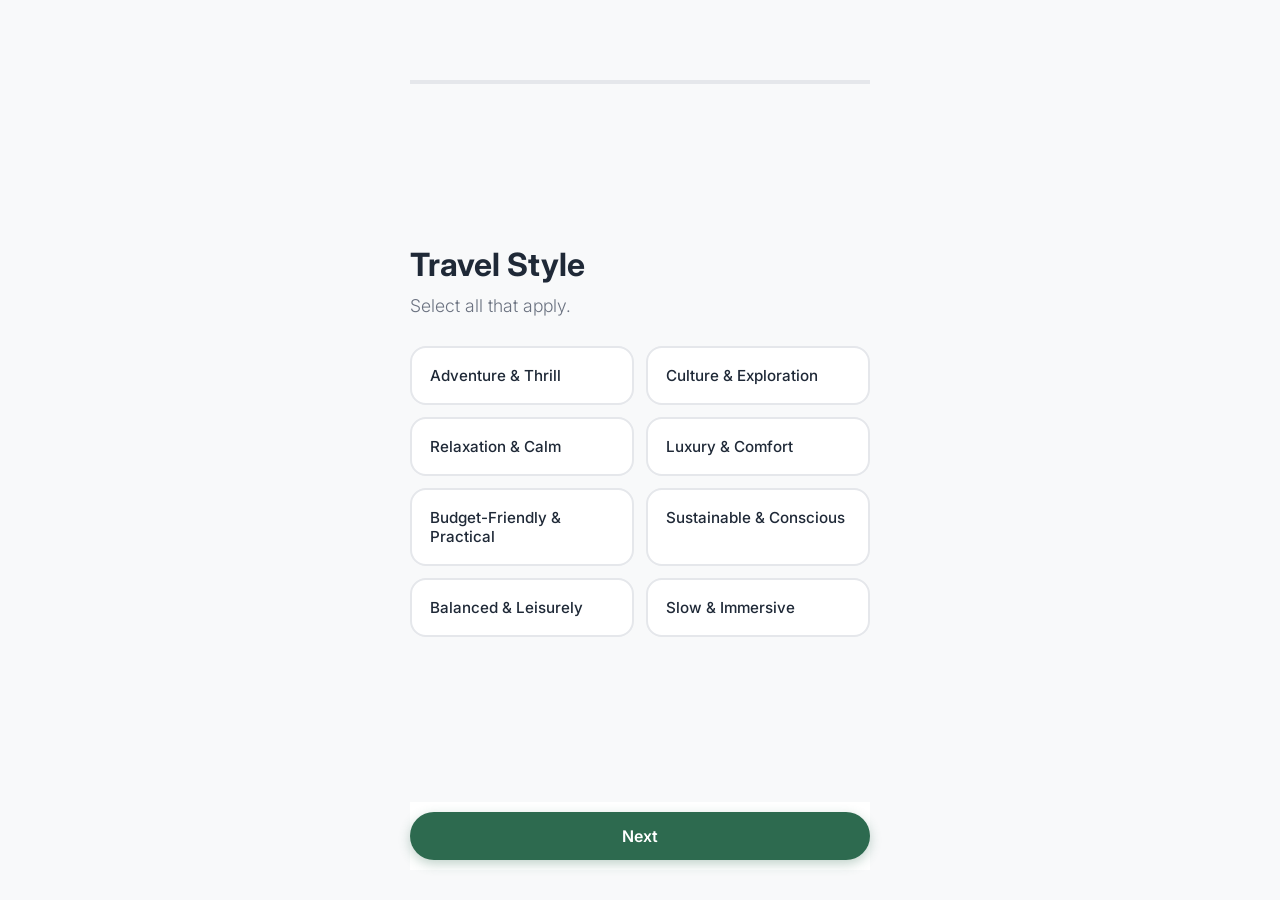
==== commit 83ebdf26: "Rename old_name.ext to new_name.ext" ====
--- a/Airfinity.html
+++ b/Airfinity.html
@@ -1,1398 +1,99 @@
 <!DOCTYPE html>
 <html lang="en">
 <head>
-  <meta charset="UTF-8">
-  <meta name="viewport" content="width=device-width, initial-scale=1.0">
-  <title>Airfinity Travel — Travel That Understands You</title>
-  <script src="https://cdn.tailwindcss.com"></script>
-  <link rel="preconnect" href="https://fonts.googleapis.com">
-  <link rel="preconnect" href="https://fonts.gstatic.com" crossorigin>
-  <link href="https://fonts.googleapis.com/css2?family=DM+Sans:ital,wght@0,400;0,500;0,600;0,700;1,400&family=Space+Grotesk:wght@400;500;600;700&display=swap" rel="stylesheet">
-  
-  <script>
-    tailwind.config = {
-      theme: {
-        extend: {
-          fontFamily: {
-            display: ['Space Grotesk', 'sans-serif'],
-            body: ['DM Sans', 'sans-serif'],
-          },
-          colors: {
-            midnight: '#0a0f1c',
-            deep: '#121829',
-            slate: '#1e2640',
-            cream: '#faf9f6',
-            teal: {
-              50: '#effcfc',
-              100: '#d7f6f6',
-              200: '#b4ebec',
-              300: '#80dbdd',
-              400: '#44c2c6',
-              500: '#28a7ad',
-              600: '#23858d',
-              700: '#236c73',
-              800: '#245a60',
-              900: '#224b50',
-            },
-            coral: '#e07a5f',
-            sage: '#84cc16',
-            gold: '#d4a373',
-          }
-        }
-      }
-    }
-  </script>
-  
-  <style>
-    :root {
-      --bg: #0a0f1c;
-      --bg-elevated: #121829;
-      --fg: #faf9f6;
-      --fg-muted: #9ca3af;
-      --accent: #28a7ad;
-      --accent-light: #44c2c6;
-      --coral: #e07a5f;
-      --sage: #84cc16;
-      --gold: #d4a373;
-      --card: #1e2640;
-      --border: #2d3555;
-    }
-    
-    * {
-      margin: 0;
-      padding: 0;
-      box-sizing: border-box;
-    }
-    
-    html {
-      scroll-behavior: smooth;
-    }
-    
-    body {
-      font-family: 'DM Sans', sans-serif;
-      background: var(--bg);
-      color: var(--fg);
-      overflow-x: hidden;
-    }
-    
-    /* Typography Scale */
-    .font-display {
-      font-family: 'Space Grotesk', sans-serif;
-    }
-    
-    /* Custom scrollbar */
-    ::-webkit-scrollbar {
-      width: 8px;
-    }
-    ::-webkit-scrollbar-track {
-      background: var(--bg);
-    }
-    ::-webkit-scrollbar-thumb {
-      background: var(--border);
-      border-radius: 4px;
-    }
-    ::-webkit-scrollbar-thumb:hover {
-      background: var(--accent);
-    }
-    
-    /* Animations */
-    @keyframes float {
-      0%, 100% { transform: translateY(0px) rotate(0deg); }
-      50% { transform: translateY(-20px) rotate(1deg); }
-    }
-    
-    @keyframes float-delayed {
-      0%, 100% { transform: translateY(0px) rotate(0deg); }
-      50% { transform: translateY(-15px) rotate(-1deg); }
-    }
-    
-    @keyframes pulse-glow {
-      0%, 100% { opacity: 0.4; transform: scale(1); }
-      50% { opacity: 0.6; transform: scale(1.05); }
-    }
-    
-    @keyframes slide-up {
-      from {
-        opacity: 0;
-        transform: translateY(40px);
-      }
-      to {
-        opacity: 1;
-        transform: translateY(0);
-      }
-    }
-    
-    @keyframes slide-in-left {
-      from {
-        opacity: 0;
-        transform: translateX(-40px);
-      }
-      to {
-        opacity: 1;
-        transform: translateX(0);
-      }
-    }
-    
-    @keyframes fade-in {
-      from { opacity: 0; }
-      to { opacity: 1; }
-    }
-    
-    @keyframes tag-pop {
-      0% { transform: scale(0.8); opacity: 0; }
-      100% { transform: scale(1); opacity: 1; }
-    }
-    
-    @keyframes gradient-shift {
-      0% { background-position: 0% 50%; }
-      50% { background-position: 100% 50%; }
-      100% { background-position: 0% 50%; }
-    }
-    
-    .animate-float {
-      animation: float 6s ease-in-out infinite;
-    }
-    
-    .animate-float-delayed {
-      animation: float-delayed 7s ease-in-out infinite;
-      animation-delay: 1s;
-    }
-    
-    .animate-pulse-glow {
-      animation: pulse-glow 4s ease-in-out infinite;
-    }
-    
-    .reveal {
-      opacity: 0;
-      transform: translateY(40px);
-      transition: opacity 0.8s cubic-bezier(0.16, 1, 0.3, 1), 
-                  transform 0.8s cubic-bezier(0.16, 1, 0.3, 1);
-    }
-    
-    .reveal.visible {
-      opacity: 1;
-      transform: translateY(0);
-    }
-    
-    .reveal-left {
-      opacity: 0;
-      transform: translateX(-40px);
-      transition: opacity 0.8s cubic-bezier(0.16, 1, 0.3, 1), 
-                  transform 0.8s cubic-bezier(0.16, 1, 0.3, 1);
-    }
-    
-    .reveal-left.visible {
-      opacity: 1;
-      transform: translateX(0);
-    }
-    
-    @media (prefers-reduced-motion: reduce) {
-      .animate-float,
-      .animate-float-delayed,
-      .animate-pulse-glow {
-        animation: none;
-      }
-      .reveal,
-      .reveal-left {
-        opacity: 1;
-        transform: none;
-        transition: none;
-      }
-    }
-    
-    /* Hero background layers */
-    .hero-gradient {
-      background: 
-        radial-gradient(ellipse 80% 50% at 50% -20%, rgba(40, 167, 173, 0.15) 0%, transparent 50%),
-        radial-gradient(ellipse 60% 40% at 80% 60%, rgba(224, 122, 95, 0.1) 0%, transparent 40%),
-        radial-gradient(ellipse 50% 30% at 20% 80%, rgba(132, 204, 22, 0.08) 0%, transparent 40%),
-        linear-gradient(180deg, var(--bg) 0%, var(--bg-elevated) 100%);
-    }
-    
-    /* Noise texture overlay */
-    .noise-overlay::before {
-      content: '';
-      position: absolute;
-      inset: 0;
-      background-image: url("data:image/svg+xml,%3Csvg viewBox='0 0 400 400' xmlns='http://www.w3.org/2000/svg'%3E%3Cfilter id='noiseFilter'%3E%3CfeTurbulence type='fractalNoise' baseFrequency='0.9' numOctaves='4' stitchTiles='stitch'/%3E%3C/filter%3E%3Crect width='100%25' height='100%25' filter='url(%23noiseFilter)'/%3E%3C/svg%3E");
-      opacity: 0.03;
-      pointer-events: none;
-    }
-    
-    /* Floating cards */
-    .floating-card {
-      backdrop-filter: blur(12px);
-      background: rgba(30, 38, 64, 0.7);
-      border: 1px solid rgba(255, 255, 255, 0.1);
-    }
-    
-    /* Feature cards */
-    .feature-card {
-      background: linear-gradient(135deg, rgba(30, 38, 64, 0.8) 0%, rgba(18, 24, 41, 0.9) 100%);
-      border: 1px solid var(--border);
-      transition: all 0.4s cubic-bezier(0.16, 1, 0.3, 1);
-    }
-    
-    .feature-card:hover {
-      transform: translateY(-8px);
-      border-color: var(--accent);
-      box-shadow: 0 20px 40px -12px rgba(40, 167, 173, 0.2);
-    }
-    
-    /* CTA Button */
-    .btn-primary {
-      background: linear-gradient(135deg, var(--accent) 0%, var(--coral) 100%);
-      background-size: 200% 200%;
-      transition: all 0.3s ease;
-    }
-    
-    .btn-primary:hover {
-      background-position: 100% 0%;
-      transform: translateY(-2px);
-      box-shadow: 0 12px 24px -8px rgba(40, 167, 173, 0.4);
-    }
-    
-    .btn-primary:active {
-      transform: translateY(0);
-    }
-    
-    .btn-secondary {
-      background: transparent;
-      border: 1px solid rgba(255, 255, 255, 0.2);
-      transition: all 0.3s ease;
-    }
-    
-    .btn-secondary:hover {
-      background: rgba(255, 255, 255, 0.05);
-      border-color: var(--accent);
-    }
-    
-    /* Mobile mockup */
-    .phone-frame {
-      background: linear-gradient(145deg, #2a3150 0%, #1a2038 100%);
-      border: 2px solid rgba(255, 255, 255, 0.1);
-      box-shadow: 
-        0 50px 100px -20px rgba(0, 0, 0, 0.5),
-        0 30px 60px -30px rgba(40, 167, 173, 0.2),
-        inset 0 1px 0 rgba(255, 255, 255, 0.1);
-    }
-    
-    .phone-screen {
-      background: linear-gradient(180deg, #0f1525 0%, #0a0f1c 100%);
-    }
-    
-    /* Tag pills */
-    .tag {
-      backdrop-filter: blur(8px);
-      transition: all 0.2s ease;
-    }
-    
-    .tag:hover {
-      transform: scale(1.05);
-    }
-    
-    /* Section divider */
-    .section-divider {
-      background: linear-gradient(90deg, transparent 0%, var(--border) 50%, transparent 100%);
-      height: 1px;
-    }
-    
-    /* Focus states */
-    *:focus-visible {
-      outline: 2px solid var(--accent);
-      outline-offset: 2px;
-    }
-    
-    /* Testimonial cards */
-    .testimonial-card {
-      background: linear-gradient(135deg, rgba(30, 38, 64, 0.6) 0%, rgba(18, 24, 41, 0.8) 100%);
-      border: 1px solid var(--border);
-    }
-    
-    /* Step number */
-    .step-number {
-      background: linear-gradient(135deg, var(--accent) 0%, rgba(40, 167, 173, 0.3) 100%);
-      -webkit-background-clip: text;
-      -webkit-text-fill-color: transparent;
-      background-clip: text;
-    }
-    
-    /* Grid pattern */
-    .grid-pattern {
-      background-image: 
-        linear-gradient(rgba(45, 53, 85, 0.3) 1px, transparent 1px),
-        linear-gradient(90deg, rgba(45, 53, 85, 0.3) 1px, transparent 1px);
-      background-size: 60px 60px;
-    }
-  </style>
+    <meta charset="UTF-8">
+    <meta name="viewport" content="width=device-width, initial-scale=1.0, maximum-scale=1.0, user-scalable=no">
+    <title>Airfinity 🌎</title>
+    <link rel="stylesheet" href="style.css">
+    <link rel="preconnect" href="https://fonts.googleapis.com">
+    <link rel="preconnect" href="https://fonts.gstatic.com" crossorigin>
+    <link href="https://fonts.googleapis.com/css2?family=Inter:wght@300;400;600;800&display=swap" rel="stylesheet">
 </head>
+<body>
 
-<body>
-  <!-- ======================= -->
-  <!-- NAVIGATION -->
-  <!-- ======================= -->
-  <nav class="fixed top-0 left-0 right-0 z-50 transition-all duration-300" id="navbar">
-    <div class="max-w-7xl mx-auto px-6 py-4">
-      <div class="flex items-center justify-between">
-        <!-- Logo -->
-        <a href="#" class="flex items-center gap-2 group">
-          <div class="w-10 h-10 rounded-xl bg-gradient-to-br from-teal-400 to-teal-600 flex items-center justify-center transition-transform group-hover:scale-105">
-            <svg class="w-6 h-6 text-white" fill="none" viewBox="0 0 24 24" stroke="currentColor">
-              <path stroke-linecap="round" stroke-linejoin="round" stroke-width="2" d="M3.055 11H5a2 2 0 012 2v1a2 2 0 002 2 2 2 0 012 2v2.945M8 3.935V5.5A2.5 2.5 0 0010.5 8h.5a2 2 0 012 2 2 2 0 104 0 2 2 0 012-2h1.064M15 20.488V18a2 2 0 012-2h3.064M21 12a9 9 0 11-18 0 9 9 0 0118 0z" />
-            </svg>
-          </div>
-          <span class="font-display font-semibold text-xl text-cream">Airfinity</span>
-        </a>
+    <!-- Header -->
+    <header id="app-header" class="hidden">
+        <div class="logo">🌎 Airfinity</div>
+        <nav>
+            <span class="nav-link" onclick="app.showProfile()">Profile</span>
+            <span class="nav-link" onclick="app.showFeed()">Feed</span>
+        </nav>
+    </header>
+
+    <!-- Main Content -->
+    <main>
         
-        <!-- Desktop Nav -->
-        <div class="hidden md:flex items-center gap-8">
-          <a href="#how-it-works" class="text-sm text-gray-400 hover:text-cream transition-colors">How It Works</a>
-          <a href="#features" class="text-sm text-gray-400 hover:text-cream transition-colors">Features</a>
-          <a href="#discovery" class="text-sm text-gray-400 hover:text-cream transition-colors">Discovery</a>
-        </div>
-        
-        <!-- CTA -->
-        <div class="flex items-center gap-4">
-         <a href="index.html" class="hidden sm:block text-sm text-gray-400 hover:text-cream transition-colors">Sign In</a>
-         <button 
-          class="btn-primary px-5 py-2.5 rounded-full text-sm font-semibold text-white"
-          onclick="window.location.href='index.html'"
-          >
-          Get Started
-        </button>
-        </div>
-      </div>
-    </div>
-  </nav>
+        <!-- SECTION: Onboarding (Flash Card Style) -->
+        <section id="onboarding">
+            <!-- Progress Bar (Fixed Top) -->
+            <div class="progress-track">
+                <div class="progress-fill" id="progress-fill"></div>
+            </div>
 
-  <!-- ======================= -->
-  <!-- HERO SECTION -->
-  <!-- ======================= -->
-  <section class="relative min-h-screen flex items-center hero-gradient noise-overlay overflow-hidden">
-    <!-- Background grid pattern -->
-    <div class="absolute inset-0 grid-pattern opacity-30"></div>
-    
-    <!-- Floating orbs -->
-    <div class="absolute top-1/4 left-10 w-64 h-64 rounded-full bg-teal-500/10 blur-3xl animate-pulse-glow"></div>
-    <div class="absolute bottom-1/4 right-10 w-80 h-80 rounded-full bg-coral/10 blur-3xl animate-pulse-glow" style="animation-delay: 2s;"></div>
-    <div class="absolute top-1/2 left-1/2 w-96 h-96 rounded-full bg-teal-400/5 blur-3xl"></div>
-    
-    <!-- Floating destination cards -->
-    <div class="absolute top-32 right-[10%] floating-card rounded-2xl p-4 w-56 animate-float hidden lg:block">
-      <div class="flex items-center gap-3 mb-3">
-        <div class="w-12 h-12 rounded-xl overflow-hidden">
-          <img src="https://images.unsplash.com/photo-1555400038-63f5ba517a47?w=100&h=100&fit=crop" alt="Kyoto temple" class="w-full h-full object-cover">
-        </div>
-        <div>
-          <p class="text-xs text-gray-400">Perfect for you</p>
-          <p class="font-display font-medium text-sm">Kyoto, Japan</p>
-        </div>
-      </div>
-      <div class="flex flex-wrap gap-1.5">
-        <span class="tag px-2 py-1 rounded-full bg-teal-500/20 text-teal-300 text-xs">Vegetarian</span>
-        <span class="tag px-2 py-1 rounded-full bg-sage/20 text-sage text-xs">Temple Access</span>
-      </div>
-    </div>
-    
-    <div class="absolute bottom-40 left-[8%] floating-card rounded-2xl p-4 w-60 animate-float-delayed hidden lg:block">
-      <div class="flex items-center gap-3 mb-3">
-        <div class="w-12 h-12 rounded-xl overflow-hidden">
-          <img src="https://images.unsplash.com/photo-1580619305218-8423a7ef79b4?w=100&h=100&fit=crop" alt="Barcelona" class="w-full h-full object-cover">
-        </div>
-        <div>
-          <p class="text-xs text-gray-400">98% match</p>
-          <p class="font-display font-medium text-sm">Barcelona, Spain</p>
-        </div>
-      </div>
-      <div class="flex flex-wrap gap-1.5">
-        <span class="tag px-2 py-1 rounded-full bg-coral/20 text-coral text-xs">Kosher</span>
-        <span class="tag px-2 py-1 rounded-full bg-teal-500/20 text-teal-300 text-xs">Walkable</span>
-        <span class="tag px-2 py-1 rounded-full bg-gold/20 text-gold text-xs">Sabbath</span>
-      </div>
-    </div>
-    
-    <!-- Main content -->
-    <div class="relative z-10 max-w-7xl mx-auto px-6 pt-24 pb-16">
-      <div class="max-w-4xl">
-        <!-- Trust badge -->
-        <div class="inline-flex items-center gap-2 px-4 py-2 rounded-full bg-white/5 border border-white/10 mb-8 reveal" style="transition-delay: 0.1s;">
-          <span class="w-2 h-2 rounded-full bg-sage animate-pulse"></span>
-          <span class="text-sm text-gray-300">Built for modern, mindful travelers</span>
-        </div>
-        
-        <!-- Headline -->
-        <h1 class="font-display font-bold text-5xl sm:text-6xl lg:text-7xl text-cream leading-[1.1] mb-6 reveal" style="transition-delay: 0.2s;">
-          Travel that<br>
-          <span class="bg-gradient-to-r from-teal-400 via-teal-300 to-coral bg-clip-text text-transparent">understands</span> you
-        </h1>
-        
-        <!-- Subheadline -->
-        <p class="text-xl sm:text-2xl text-gray-400 max-w-2xl mb-10 reveal" style="transition-delay: 0.3s;">
-          Discover destinations, hotels, and experiences that align with your values, beliefs, and lifestyle. Not just where you go, but how you live.
-        </p>
-        
-        <!-- CTAs -->
-<div class="flex flex-col sm:flex-row gap-4 reveal" style="transition-delay: 0.4s;">
-  <button 
-    class="btn-primary px-8 py-4 rounded-full text-lg font-semibold text-white inline-flex items-center justify-center gap-2 group"
-    onclick="window.location.href='index.html'"
-  >
-    Start Your Journey
-    <svg class="w-5 h-5 transition-transform group-hover:translate-x-1" fill="none" viewBox="0 0 24 24" stroke="currentColor"> 
-      <path stroke-linecap="round" stroke-linejoin="round" stroke-width="2" d="M17 8l4 4m0 0l-4 4m4-4H3" />
-    </svg>
-  </button>
+            <!-- Card Container -->
+            <div id="card-container" class="card-enter">
+                <!-- Content injected via JS -->
+            </div>
 
-  <button class="btn-secondary px-8 py-4 rounded-full text-lg font-medium text-cream inline-flex items-center justify-center gap-2">
-    <svg class="w-5 h-5" fill="none" viewBox="0 0 24 24" stroke="currentColor">
-      <path stroke-linecap="round" stroke-linejoin="round" stroke-width="2" d="M14.752 11.168l-3.197-2.132A1 1 0 0010 9.87v4.263a1 1 0 001.555.832l3.197-2.132a1 1 0 000-1.664z" />
-      <path stroke-linecap="round" stroke-linejoin="round" stroke-width="2" d="M21 12a9 9 0 11-18 0 9 9 0 0118 0z" />
-    </svg>
-    Watch Demo
-  </button>
-</div>
-        
-        <!-- Stats -->
-        <div class="flex flex-wrap gap-8 mt-16 pt-8 border-t border-white/10 reveal" style="transition-delay: 0.5s;">
-          <div>
-            <p class="font-display font-bold text-3xl text-cream">50K+</p>
-            <p class="text-sm text-gray-400">Curated destinations</p>
-          </div>
-          <div>
-            <p class="font-display font-bold text-3xl text-cream">12</p>
-            <p class="text-sm text-gray-400">Lifestyle categories</p>
-          </div>
-          <div>
-            <p class="font-display font-bold text-3xl text-cream">98%</p>
-            <p class="text-sm text-gray-400">Match satisfaction</p>
-          </div>
-        </div>
-      </div>
-    </div>
-    
-    <!-- Scroll indicator -->
-    <div class="absolute bottom-8 left-1/2 -translate-x-1/2 flex flex-col items-center gap-2 animate-bounce">
-      <span class="text-xs text-gray-500">Scroll to explore</span>
-      <svg class="w-5 h-5 text-gray-500" fill="none" viewBox="0 0 24 24" stroke="currentColor">
-        <path stroke-linecap="round" stroke-linejoin="round" stroke-width="2" d="M19 14l-7 7m0 0l-7-7m7 7V3" />
-      </svg>
-    </div>
-  </section>
+            <!-- Navigation Buttons (Fixed Bottom) -->
+            <div class="onboarding-nav">
+                <button id="btn-back" class="btn btn-ghost hidden" onclick="onboarding.prevStep()">Back</button>
+                <button id="btn-next" class="btn btn-primary" onclick="onboarding.nextStep()">Next</button>
+            </div>
+        </section>
 
-  <!-- ======================= -->
-  <!-- HOW IT WORKS -->
-  <!-- ======================= -->
-  <section id="how-it-works" class="relative py-24 lg:py-32 bg-deep">
-    <div class="max-w-7xl mx-auto px-6">
-      <!-- Section header -->
-      <div class="text-center max-w-2xl mx-auto mb-16">
-        <p class="text-teal-400 font-medium mb-4 reveal">How It Works</p>
-        <h2 class="font-display font-bold text-4xl sm:text-5xl text-cream mb-6 reveal" style="transition-delay: 0.1s;">
-          Your journey in three steps
-        </h2>
-        <p class="text-lg text-gray-400 reveal" style="transition-delay: 0.2s;">
-          No endless searching. No compromise. Just travel that fits your life.
-        </p>
-      </div>
-      
-      <!-- Steps -->
-      <div class="grid md:grid-cols-3 gap-8 lg:gap-12">
-        <!-- Step 1 -->
-        <div class="relative reveal" style="transition-delay: 0.3s;">
-          <div class="text-center md:text-left">
-            <span class="step-number font-display font-bold text-7xl">01</span>
-            <h3 class="font-display font-semibold text-2xl text-cream mt-4 mb-3">Create your profile</h3>
-            <p class="text-gray-400 leading-relaxed">
-              Tell us about your values, dietary needs, religious practices, and lifestyle preferences. One time, takes 3 minutes.
-            </p>
-          </div>
-          <!-- Connector line (hidden on mobile) -->
-          <div class="hidden md:block absolute top-12 left-[calc(100%-2rem)] w-16 h-px bg-gradient-to-r from-teal-500/50 to-transparent"></div>
-        </div>
-        
-        <!-- Step 2 -->
-        <div class="relative reveal" style="transition-delay: 0.4s;">
-          <div class="text-center md:text-left">
-            <span class="step-number font-display font-bold text-7xl">02</span>
-            <h3 class="font-display font-semibold text-2xl text-cream mt-4 mb-3">Share your preferences</h3>
-            <p class="text-gray-400 leading-relaxed">
-              From kosher dining to wheelchair accessibility, eco-conscious stays to prayer space access—every detail matters.
-            </p>
-          </div>
-          <div class="hidden md:block absolute top-12 left-[calc(100%-2rem)] w-16 h-px bg-gradient-to-r from-teal-500/50 to-transparent"></div>
-        </div>
-        
-        <!-- Step 3 -->
-        <div class="reveal" style="transition-delay: 0.5s;">
-          <div class="text-center md:text-left">
-            <span class="step-number font-display font-bold text-7xl">03</span>
-            <h3 class="font-display font-semibold text-2xl text-cream mt-4 mb-3">Get personalized matches</h3>
-            <p class="text-gray-400 leading-relaxed">
-              Swipe through your personalized discovery feed. Every destination is pre-vetted to match who you are.
-            </p>
-          </div>
-        </div>
-      </div>
-    </div>
-  </section>
+        <!-- SECTION: Feed (TikTok Style) -->
+        <section id="feed" class="hidden">
+            <!-- Feed items injected via JS -->
+        </section>
 
-  <!-- ======================= -->
-  <!-- PERSONALIZED FEATURES -->
-  <!-- ======================= -->
-  <section id="features" class="relative py-24 lg:py-32 bg-midnight noise-overlay">
-    <div class="absolute inset-0 grid-pattern opacity-20"></div>
-    
-    <div class="relative z-10 max-w-7xl mx-auto px-6">
-      <!-- Section header -->
-      <div class="text-center max-w-2xl mx-auto mb-16">
-        <p class="text-teal-400 font-medium mb-4 reveal">Personalized For You</p>
-        <h2 class="font-display font-bold text-4xl sm:text-5xl text-cream mb-6 reveal" style="transition-delay: 0.1s;">
-          Travel that respects your values
-        </h2>
-        <p class="text-lg text-gray-400 reveal" style="transition-delay: 0.2s;">
-          We've thought about the details other platforms overlook.
-        </p>
-      </div>
-      
-      <!-- Feature cards grid -->
-      <div class="grid sm:grid-cols-2 lg:grid-cols-3 gap-6">
-        <!-- Kosher -->
-        <div class="feature-card rounded-2xl p-6 reveal" style="transition-delay: 0.3s;">
-          <div class="w-12 h-12 rounded-xl bg-coral/20 flex items-center justify-center mb-4">
-            <svg class="w-6 h-6 text-coral" fill="none" viewBox="0 0 24 24" stroke="currentColor">
-              <path stroke-linecap="round" stroke-linejoin="round" stroke-width="2" d="M12 6.253v13m0-13C10.832 5.477 9.246 5 7.5 5S4.168 5.477 3 6.253v13C4.168 18.477 5.754 18 7.5 18s3.332.477 4.5 1.253m0-13C13.168 5.477 14.754 5 16.5 5c1.747 0 3.332.477 4.5 1.253v13C19.832 18.477 18.247 18 16.5 18c-1.746 0-3.332.477-4.5 1.253" />
-            </svg>
-          </div>
-          <h3 class="font-display font-semibold text-xl text-cream mb-2">Kosher-Friendly Travel</h3>
-          <p class="text-gray-400 text-sm leading-relaxed">
-            Find hotels with kosher kitchen access, nearby certified restaurants, and eruv coverage for Shabbat observance.
-          </p>
-        </div>
-        
-        <!-- Sabbath -->
-        <div class="feature-card rounded-2xl p-6 reveal" style="transition-delay: 0.35s;">
-          <div class="w-12 h-12 rounded-xl bg-gold/20 flex items-center justify-center mb-4">
-            <svg class="w-6 h-6 text-gold" fill="none" viewBox="0 0 24 24" stroke="currentColor">
-              <path stroke-linecap="round" stroke-linejoin="round" stroke-width="2" d="M20.354 15.354A9 9 0 018.646 3.646 9.003 9.003 0 0012 21a9.003 9.003 0 008.354-5.646z" />
-            </svg>
-          </div>
-          <h3 class="font-display font-semibold text-xl text-cream mb-2">Sabbath-Aware Stays</h3>
-          <p class="text-gray-400 text-sm leading-relaxed">
-            Hotels that understand Shabbat needs—automatic door access, walkable synagogues, and no Friday check-in conflicts.
-          </p>
-        </div>
-        
-        <!-- Eco -->
-        <div class="feature-card rounded-2xl p-6 reveal" style="transition-delay: 0.4s;">
-          <div class="w-12 h-12 rounded-xl bg-sage/20 flex items-center justify-center mb-4">
-            <svg class="w-6 h-6 text-sage" fill="none" viewBox="0 0 24 24" stroke="currentColor">
-              <path stroke-linecap="round" stroke-linejoin="round" stroke-width="2" d="M3.055 11H5a2 2 0 012 2v1a2 2 0 002 2 2 2 0 012 2v2.945M8 3.935V5.5A2.5 2.5 0 0010.5 8h.5a2 2 0 012 2 2 2 0 104 0 2 2 0 012-2h1.064M15 20.488V18a2 2 0 012-2h3.064" />
-            </svg>
-          </div>
-          <h3 class="font-display font-semibold text-xl text-cream mb-2">Eco-Conscious Hotels</h3>
-          <p class="text-gray-400 text-sm leading-relaxed">
-            Verified sustainable properties with green certifications, carbon offset options, and responsible tourism practices.
-          </p>
-        </div>
-        
-        <!-- Accessibility -->
-        <div class="feature-card rounded-2xl p-6 reveal" style="transition-delay: 0.45s;">
-          <div class="w-12 h-12 rounded-xl bg-teal-500/20 flex items-center justify-center mb-4">
-            <svg class="w-6 h-6 text-teal-400" fill="none" viewBox="0 0 24 24" stroke="currentColor">
-              <path stroke-linecap="round" stroke-linejoin="round" stroke-width="2" d="M18.364 5.636l-3.536 3.536m0 5.656l3.536 3.536M9.172 9.172L5.636 5.636m3.536 9.192l-3.536 3.536M21 12a9 9 0 11-18 0 9 9 0 0118 0z" />
-            </svg>
-          </div>
-          <h3 class="font-display font-semibold text-xl text-cream mb-2">Accessible Travel</h3>
-          <p class="text-gray-400 text-sm leading-relaxed">
-            Detailed accessibility info—wheelchair access, visual/hearing accommodations, and mobility-friendly experiences.
-          </p>
-        </div>
-        
-        <!-- Dietary -->
-        <div class="feature-card rounded-2xl p-6 reveal" style="transition-delay: 0.5s;">
-          <div class="w-12 h-12 rounded-xl bg-teal-300/20 flex items-center justify-center mb-4">
-            <svg class="w-6 h-6 text-teal-300" fill="none" viewBox="0 0 24 24" stroke="currentColor">
-              <path stroke-linecap="round" stroke-linejoin="round" stroke-width="2" d="M9 5H7a2 2 0 00-2 2v12a2 2 0 002 2h10a2 2 0 002-2V7a2 2 0 00-2-2h-2M9 5a2 2 0 002 2h2a2 2 0 002-2M9 5a2 2 0 012-2h2a2 2 0 012 2" />
-            </svg>
-          </div>
-          <h3 class="font-display font-semibold text-xl text-cream mb-2">Dietary-Specific Experiences</h3>
-          <p class="text-gray-400 text-sm leading-relaxed">
-            Vegan, fresh, gluten-free, allergen-aware—find destinations where your dietary needs are celebrated, not accommodated.
-          </p>
-        </div>
-        
-        <!-- Cultural -->
-        <div class="feature-card rounded-2xl p-6 reveal" style="transition-delay: 0.55s;">
-          <div class="w-12 h-12 rounded-xl bg-purple-400/20 flex items-center justify-center mb-4">
-            <svg class="w-6 h-6 text-purple-400" fill="none" viewBox="0 0 24 24" stroke="currentColor">
-              <path stroke-linecap="round" stroke-linejoin="round" stroke-width="2" d="M17 20h5v-2a3 3 0 00-5.356-1.857M17 20H7m10 0v-2c0-.656-.126-1.283-.356-1.857M7 20H2v-2a3 3 0 015.356-1.857M7 20v-2c0-.656.126-1.283.356-1.857m0 0a5.002 5.002 0 019.288 0M15 7a3 3 0 11-6 0 3 3 0 016 0z" />
-            </svg>
-          </div>
-          <h3 class="font-display font-semibold text-xl text-cream mb-2">Cultural Alignment</h3>
-          <p class="text-gray-400 text-sm leading-relaxed">
-            Connect with communities that share your values. Prayer spaces, cultural centers, and like-minded local networks.
-          </p>
-        </div>
-      </div>
-    </div>
-  </section>
-
-  <!-- ======================= -->
-  <!-- DISCOVERY FEED PREVIEW -->
-  <!-- ======================= -->
-  <section id="discovery" class="relative py-24 lg:py-32 bg-deep overflow-hidden">
-    <div class="max-w-7xl mx-auto px-6">
-      <div class="grid lg:grid-cols-2 gap-12 lg:gap-20 items-center">
-        <!-- Text content -->
-        <div class="order-2 lg:order-1">
-          <p class="text-teal-400 font-medium mb-4 reveal">Discovery Feed</p>
-          <h2 class="font-display font-bold text-4xl sm:text-5xl text-cream mb-6 reveal" style="transition-delay: 0.1s;">
-            Swipe through travel that gets you
-          </h2>
-          <p class="text-lg text-gray-400 mb-8 reveal" style="transition-delay: 0.2s;">
-            Forget endless filters and search results. Your personalized feed shows you destinations that match your lifestyle—with clear explanations of why each one is perfect for you.
-          </p>
-          
-          <!-- Feature list -->
-          <div class="space-y-4 reveal" style="transition-delay: 0.3s;">
-            <div class="flex items-start gap-3">
-              <div class="w-6 h-6 rounded-full bg-sage/20 flex items-center justify-center flex-shrink-0 mt-0.5">
-                <svg class="w-4 h-4 text-sage" fill="none" viewBox="0 0 24 24" stroke="currentColor">
-                  <path stroke-linecap="round" stroke-linejoin="round" stroke-width="2" d="M5 13l4 4L19 7" />
-                </svg>
-              </div>
-              <div>
-                <p class="font-medium text-cream">Smart matching algorithm</p>
-                <p class="text-sm text-gray-400">AI-powered recommendations based on your complete profile</p>
-              </div>
+        <!-- SECTION: Profile -->
+        <section id="profile" class="hidden">
+            <div class="profile-header">
+                <div class="avatar" id="profile-avatar">?</div>
+                <h2 id="profile-name">User</h2>
+                <p class="text-muted">Traveler Profile</p>
             </div>
             
-            <div class="flex items-start gap-3">
-              <div class="w-6 h-6 rounded-full bg-sage/20 flex items-center justify-center flex-shrink-0 mt-0.5">
-                <svg class="w-4 h-4 text-sage" fill="none" viewBox="0 0 24 24" stroke="currentColor">
-                  <path stroke-linecap="round" stroke-linejoin="round" stroke-width="2" d="M5 13l4 4L19 7" />
-                </svg>
-              </div>
-              <div>
-                <p class="font-medium text-cream">Clear match explanations</p>
-                <p class="text-sm text-gray-400">See exactly why each destination fits your needs</p>
-              </div>
+            <div class="profile-section">
+                <h3>My Preferences</h3>
+                <div id="profile-prefs" class="pref-list"></div>
+            </div>
+
+            <div class="profile-section">
+                <h3>Saved Locations</h3>
+                <div id="profile-saved" class="saved-list">
+                    <p class="text-muted">No saved locations yet.</p>
+                </div>
             </div>
             
-            <div class="flex items-start gap-3">
-              <div class="w-6 h-6 rounded-full bg-sage/20 flex items-center justify-center flex-shrink-0 mt-0.5">
-                <svg class="w-4 h-4 text-sage" fill="none" viewBox="0 0 24 24" stroke="currentColor">
-                  <path stroke-linecap="round" stroke-linejoin="round" stroke-width="2" d="M5 13l4 4L19 7" />
-                </svg>
-              </div>
-              <div>
-                <p class="font-medium text-cream">Save and compare</p>
-                <p class="text-sm text-gray-400">Build collections of favorite destinations for later</p>
-              </div>
+            <button class="btn btn-danger btn-block" onclick="app.resetApp()">Reset Profile</button>
+        </section>
+
+    </main>
+
+    <!-- Details Modal -->
+    <div id="modal">
+        <div class="modal-content">
+            <div class="modal-hero">
+                <img src="" alt="" class="modal-img" id="modal-img">
+                <button class="modal-close" onclick="app.closeModal()">✕</button>
             </div>
-          </div>
+            <div class="modal-body">
+                <h2 id="modal-title">Location Name</h2>
+                <div class="match-badge" id="modal-score">95% Match</div>
+                <p id="modal-desc" class="text-muted">Description...</p>
+                
+                <div id="modal-tags" class="feed-tags"></div>
+
+                <div style="margin-top: 30px;">
+                    <button class="btn btn-primary btn-block" id="modal-save-btn">Save Location</button>
+                    <a href="#" target="_blank" id="modal-book-btn" class="btn btn-outline btn-block book-link">Book Now</a>
+                </div>
+            </div>
         </div>
-        
-        <!-- Phone mockup -->
-        <div class="order-1 lg:order-2 flex justify-center reveal" style="transition-delay: 0.2s;">
-          <div class="phone-frame rounded-[3rem] p-3 w-[300px] sm:w-[320px]">
-            <div class="phone-screen rounded-[2.5rem] overflow-hidden">
-              <!-- Phone notch -->
-              <div class="h-8 bg-midnight flex items-center justify-center">
-                <div class="w-20 h-5 rounded-full bg-midnight border border-white/10"></div>
-              </div>
-              
-              <!-- Screen content -->
-              <div class="bg-midnight p-4 space-y-4">
-                <!-- Header -->
-                <div class="flex items-center justify-between">
-                  <div>
-                    <p class="text-xs text-gray-500">Your matches</p>
-                    <p class="font-display font-semibold text-cream">Discover</p>
-                  </div>
-                  <div class="w-8 h-8 rounded-full bg-teal-500/20 flex items-center justify-center">
-                    <span class="text-xs font-semibold text-teal-400">JD</span>
-                  </div>
-                </div>
-                
-                <!-- Destination card -->
-                <div class="rounded-2xl overflow-hidden bg-slate">
-                  <img src="https://images.unsplash.com/photo-1493976040374-85c8e12f0c0e?w=400&h=200&fit=crop" alt="Marrakech" class="w-full h-32 object-cover">
-                  <div class="p-3">
-                    <div class="flex items-center justify-between mb-2">
-                      <p class="font-display font-medium text-cream text-sm">Marrakech, Morocco</p>
-                      <span class="text-xs text-teal-400 font-medium">94% match</span>
-                    </div>
-                    <!-- Tags -->
-                    <div class="flex flex-wrap gap-1 mb-2">
-                      <span class="tag px-2 py-0.5 rounded-full bg-coral/20 text-coral text-xs">Halal</span>
-                      <span class="tag px-2 py-0.5 rounded-full bg-sage/20 text-sage text-xs">Eco</span>
-                      <span class="tag px-2 py-0.5 rounded-full bg-teal-500/20 text-teal-300 text-xs">Walkable</span>
-                    </div>
-                    <!-- Why it matches -->
-                    <div class="bg-midnight/50 rounded-lg p-2">
-                      <p class="text-xs text-gray-400">
-                        <span class="text-teal-400 font-medium">Why this matches:</span> Multiple halal restaurants within walking distance, eco-certified riads available, prayer spaces in medina.
-                      </p>
-                    </div>
-                  </div>
-                </div>
-                
-                <!-- Action buttons -->
-                <div class="flex items-center justify-center gap-6 pt-2">
-                  <button class="w-12 h-12 rounded-full bg-slate flex items-center justify-center text-gray-400 hover:text-coral transition-colors" aria-label="Skip">
-                    <svg class="w-6 h-6" fill="none" viewBox="0 0 24 24" stroke="currentColor">
-                      <path stroke-linecap="round" stroke-linejoin="round" stroke-width="2" d="M6 18L18 6M6 6l12 12" />
-                    </svg>
-                  </button>
-                  <button class="w-14 h-14 rounded-full bg-gradient-to-br from-teal-400 to-teal-600 flex items-center justify-center text-white shadow-lg shadow-teal-500/30" aria-label="Save">
-                    <svg class="w-7 h-7" fill="none" viewBox="0 0 24 24" stroke="currentColor">
-                      <path stroke-linecap="round" stroke-linejoin="round" stroke-width="2" d="M4.318 6.318a4.5 4.5 0 000 6.364L12 20.364l7.682-7.682a4.5 4.5 0 00-6.364-6.364L12 7.636l-1.318-1.318a4.5 4.5 0 00-6.364 0z" />
-                    </svg>
-                  </button>
-                  <button class="w-12 h-12 rounded-full bg-slate flex items-center justify-center text-gray-400 hover:text-teal-400 transition-colors" aria-label="More info">
-                    <svg class="w-6 h-6" fill="none" viewBox="0 0 24 24" stroke="currentColor">
-                      <path stroke-linecap="round" stroke-linejoin="round" stroke-width="2" d="M13 16h-1v-4h-1m1-4h.01M21 12a9 9 0 11-18 0 9 9 0 0118 0z" />
-                    </svg>
-                  </button>
-                </div>
-              </div>
-            </div>
-          </div>
-        </div>
-      </div>
     </div>
-  </section>
 
-  <!-- ======================= -->
-  <!-- WHY AIRFINITY / DIFFERENTIATION -->
-  <!-- ======================= -->
-  <section class="relative py-24 lg:py-32 bg-midnight noise-overlay">
-    <div class="absolute inset-0 grid-pattern opacity-20"></div>
-    
-    <div class="relative z-10 max-w-7xl mx-auto px-6">
-      <div class="text-center max-w-3xl mx-auto">
-        <p class="text-teal-400 font-medium mb-4 reveal">Why Airfinity</p>
-        <h2 class="font-display font-bold text-4xl sm:text-5xl text-cream mb-6 reveal" style="transition-delay: 0.1s;">
-          Not just where you go,<br>but how you live
-        </h2>
-        <p class="text-lg text-gray-400 mb-16 reveal" style="transition-delay: 0.2s;">
-          Traditional booking platforms ask "where do you want to go?" We ask "who are you, and how can travel enhance your life?"
-        </p>
-      </div>
-      
-      <!-- Comparison -->
-      <div class="grid md:grid-cols-2 gap-8 max-w-4xl mx-auto">
-        <!-- Traditional platforms -->
-        <div class="rounded-2xl p-6 bg-slate/50 border border-white/5 reveal" style="transition-delay: 0.3s;">
-          <div class="flex items-center gap-3 mb-6">
-            <div class="w-10 h-10 rounded-lg bg-gray-700/50 flex items-center justify-center">
-              <svg class="w-5 h-5 text-gray-400" fill="none" viewBox="0 0 24 24" stroke="currentColor">
-                <path stroke-linecap="round" stroke-linejoin="round" stroke-width="2" d="M21 21l-6-6m2-5a7 7 0 11-14 0 7 7 0 0114 0z" />
-              </svg>
-            </div>
-            <p class="font-display font-medium text-gray-400">Traditional platforms</p>
-          </div>
-          <ul class="space-y-3">
-            <li class="flex items-center gap-3 text-gray-500">
-              <svg class="w-5 h-5 text-coral" fill="none" viewBox="0 0 24 24" stroke="currentColor">
-                <path stroke-linecap="round" stroke-linejoin="round" stroke-width="2" d="M6 18L18 6M6 6l12 12" />
-              </svg>
-              <span>Search-based, filter-heavy</span>
-            </li>
-            <li class="flex items-center gap-3 text-gray-500">
-              <svg class="w-5 h-5 text-coral" fill="none" viewBox="0 0 24 24" stroke="currentColor">
-                <path stroke-linecap="round" stroke-linejoin="round" stroke-width="2" d="M6 18L18 6M6 6l12 12" />
-              </svg>
-              <span>Generic "accessible" labels</span>
-            </li>
-            <li class="flex items-center gap-3 text-gray-500">
-              <svg class="w-5 h-5 text-coral" fill="none" viewBox="0 0 24 24" stroke="currentColor">
-                <path stroke-linecap="round" stroke-linejoin="round" stroke-width="2" d="M6 18L18 6M6 6l12 12" />
-              </svg>
-              <span>Price-first ranking</span>
-            </li>
-            <li class="flex items-center gap-3 text-gray-500">
-              <svg class="w-5 h-5 text-coral" fill="none" viewBox="0 0 24 24" stroke="currentColor">
-                <path stroke-linecap="round" stroke-linejoin="round" stroke-width="2" d="M6 18L18 6M6 6l12 12" />
-              </svg>
-              <span>You adapt to the destination</span>
-            </li>
-          </ul>
-        </div>
-        
-        <!-- Airfinity -->
-        <div class="rounded-2xl p-6 bg-gradient-to-br from-teal-900/30 to-slate/50 border border-teal-500/20 reveal" style="transition-delay: 0.4s;">
-          <div class="flex items-center gap-3 mb-6">
-            <div class="w-10 h-10 rounded-lg bg-teal-500/20 flex items-center justify-center">
-              <svg class="w-5 h-5 text-teal-400" fill="none" viewBox="0 0 24 24" stroke="currentColor">
-                <path stroke-linecap="round" stroke-linejoin="round" stroke-width="2" d="M5 3v4M3 5h4M6 17v4m-2-2h4m5-16l2.286 6.857L21 12l-5.714 2.143L13 21l-2.286-6.857L5 12l5.714-2.143L13 3z" />
-              </svg>
-            </div>
-            <p class="font-display font-medium text-teal-300">Airfinity</p>
-          </div>
-          <ul class="space-y-3">
-            <li class="flex items-center gap-3 text-gray-300">
-              <svg class="w-5 h-5 text-sage" fill="none" viewBox="0 0 24 24" stroke="currentColor">
-                <path stroke-linecap="round" stroke-linejoin="round" stroke-width="2" d="M5 13l4 4L19 7" />
-              </svg>
-              <span>Discovery feed, swipe-based</span>
-            </li>
-            <li class="flex items-center gap-3 text-gray-300">
-              <svg class="w-5 h-5 text-sage" fill="none" viewBox="0 0 24 24" stroke="currentColor">
-                <path stroke-linecap="round" stroke-linejoin="round" stroke-width="2" d="M5 13l4 4L19 7" />
-              </svg>
-              <span>Detailed lifestyle compatibility</span>
-            </li>
-            <li class="flex items-center gap-3 text-gray-300">
-              <svg class="w-5 h-5 text-sage" fill="none" viewBox="0 0 24 24" stroke="currentColor">
-                <path stroke-linecap="round" stroke-linejoin="round" stroke-width="2" d="M5 13l4 4L19 7" />
-              </svg>
-              <span>Values-first matching</span>
-            </li>
-            <li class="flex items-center gap-3 text-gray-300">
-              <svg class="w-5 h-5 text-sage" fill="none" viewBox="0 0 24 24" stroke="currentColor">
-                <path stroke-linecap="round" stroke-linejoin="round" stroke-width="2" d="M5 13l4 4L19 7" />
-              </svg>
-              <span>Destination adapts to you</span>
-            </li>
-          </ul>
-        </div>
-      </div>
-    </div>
-  </section>
-
-  <!-- ======================= -->
-  <!-- TESTIMONIALS -->
-  <!-- ======================= -->
-  <section class="relative py-24 lg:py-32 bg-deep">
-    <div class="max-w-7xl mx-auto px-6">
-      <!-- Section header -->
-      <div class="text-center max-w-2xl mx-auto mb-16">
-        <p class="text-teal-400 font-medium mb-4 reveal">Traveler Stories</p>
-        <h2 class="font-display font-bold text-4xl sm:text-5xl text-cream mb-6 reveal" style="transition-delay: 0.1s;">
-          Designed for travelers with values
-        </h2>
-      </div>
-      
-      <!-- Testimonial cards -->
-      <div class="grid md:grid-cols-2 lg:grid-cols-3 gap-6">
-        <div class="testimonial-card rounded-2xl p-6 reveal" style="transition-delay: 0.2s;">
-          <div class="flex items-center gap-3 mb-4">
-            <div class="w-10 h-10 rounded-full bg-gradient-to-br from-coral to-gold"></div>
-            <div>
-              <p class="font-medium text-cream">Sarah M.</p>
-              <p class="text-xs text-gray-500">Observant Jewish traveler</p>
-            </div>
-          </div>
-          <p class="text-gray-300 text-sm leading-relaxed">
-            "For the first time, I didn't have to call ahead to ask about Shabbat accommodations. Every suggestion already had eruv info and synagogue proximity. Game changer."
-          </p>
-        </div>
-        
-        <div class="testimonial-card rounded-2xl p-6 reveal" style="transition-delay: 0.3s;">
-          <div class="flex items-center gap-3 mb-4">
-            <div class="w-10 h-10 rounded-full bg-gradient-to-br from-teal-400 to-sage"></div>
-            <div>
-              <p class="font-medium text-cream">Luke.</p>
-              <p class="text-xs text-gray-500">Eco-conscious explorer</p>
-            </div>
-          </div>
-          <p class="text-gray-300 text-sm leading-relaxed">
-            "Finally found halal-friendly destinations that also align with my sustainability values. The matching is spot-on—I discovered places I never would have found otherwise."
-          </p>
-        </div>
-        
-        <div class="testimonial-card rounded-2xl p-6 reveal" style="transition-delay: 0.4s;">
-          <div class="flex items-center gap-3 mb-4">
-            <div class="w-10 h-10 rounded-full bg-gradient-to-br from-purple-400 to-teal-400"></div>
-            <div>
-              <p class="font-medium text-cream">Maria L.</p>
-              <p class="text-xs text-gray-500">Vegan + accessibility needs</p>
-            </div>
-          </div>
-          <p class="text-gray-300 text-sm leading-relaxed">
-            "As a wheelchair user who's also vegan, travel planning was always exhausting. Airfinity shows me exactly what I need upfront. No more surprises at check-in."
-          </p>
-        </div>
-      </div>
-      
-      <!-- Trust badges -->
-      <div class="flex flex-wrap justify-center items-center gap-8 mt-16 pt-12 border-t border-white/10 reveal" style="transition-delay: 0.5s;">
-        <div class="text-center">
-          <p class="font-display font-bold text-2xl text-cream">4.9</p>
-          <p class="text-xs text-gray-500">App Store Rating</p>
-        </div>
-        <div class="w-px h-8 bg-white/10 hidden sm:block"></div>
-        <div class="text-center">
-          <p class="font-display font-bold text-2xl text-cream">50K+</p>
-          <p class="text-xs text-gray-500">Active Travelers</p>
-        </div>
-        <div class="w-px h-8 bg-white/10 hidden sm:block"></div>
-        <div class="text-center">
-          <p class="font-display font-bold text-2xl text-cream">180+</p>
-          <p class="text-xs text-gray-500">Countries Covered</p>
-        </div>
-        <div class="w-px h-8 bg-white/10 hidden sm:block"></div>
-        <div class="text-center">
-          <p class="font-display font-bold text-2xl text-cream">12</p>
-          <p class="text-xs text-gray-500">Lifestyle Categories</p>
-        </div>
-      </div>
-    </div>
-  </section>
-
-  <!-- ======================= -->
-  <!-- FINAL CTA -->
-  <!-- ======================= -->
-  <section class="relative py-24 lg:py-32 bg-midnight noise-overlay overflow-hidden">
-    <div class="absolute inset-0 grid-pattern opacity-20"></div>
-    
-    <!-- Background elements -->
-    <div class="absolute top-0 left-1/4 w-96 h-96 rounded-full bg-teal-500/10 blur-3xl"></div>
-    <div class="absolute bottom-0 right-1/4 w-80 h-80 rounded-full bg-coral/10 blur-3xl"></div>
-    
-    <div class="relative z-10 max-w-4xl mx-auto px-6 text-center">
-      <h2 class="font-display font-bold text-4xl sm:text-5xl lg:text-6xl text-cream mb-6 reveal">
-        Travel should fit your life—<br>
-        <span class="text-teal-400">not the other way around.</span>
-      </h2>
-      <p class="text-xl text-gray-400 mb-10 max-w-2xl mx-auto reveal" style="transition-delay: 0.1s;">
-        Join thousands of travelers who've found a better way to discover the world. Build your profile in under 3 minutes.
-      </p>
-      
-      <div class="flex flex-col sm:flex-row gap-4 justify-center reveal" style="transition-delay: 0.2s;">
-  <button 
-    class="btn-primary px-10 py-4 rounded-full text-lg font-semibold text-white inline-flex items-center justify-center gap-2 group"
-    onclick="window.location.href='index.html'"
-  >
-    Build Your Travel Profile
-    <svg class="w-5 h-5 transition-transform group-hover:translate-x-1" fill="none" viewBox="0 0 24 24" stroke="currentColor">
-      <path stroke-linecap="round" stroke-linejoin="round" stroke-width="2" d="M17 8l4 4m0 0l-4 4m4-4H3" />
-    </svg>
-  </button>
-</div>
-      <p class="text-sm text-gray-500 mt-6 reveal" style="transition-delay: 0.3s;">
-        Free to use. No credit card required.
-      </p>
-    </div>
-  </section>
-
-  <!-- ======================= -->
-  <!-- FOOTER -->
-  <!-- ======================= -->
-  <footer class="bg-midnight border-t border-white/5 py-12">
-    <div class="max-w-7xl mx-auto px-6">
-      <div class="grid sm:grid-cols-2 lg:grid-cols-4 gap-8 mb-12">
-        <!-- Brand -->
-        <div class="lg:col-span-2">
-          <a href="#" class="flex items-center gap-2 mb-4">
-            <div class="w-10 h-10 rounded-xl bg-gradient-to-br from-teal-400 to-teal-600 flex items-center justify-center">
-              <svg class="w-6 h-6 text-white" fill="none" viewBox="0 0 24 24" stroke="currentColor">
-                <path stroke-linecap="round" stroke-linejoin="round" stroke-width="2" d="M3.055 11H5a2 2 0 012 2v1a2 2 0 002 2 2 2 0 012 2v2.945M8 3.935V5.5A2.5 2.5 0 0010.5 8h.5a2 2 0 012 2 2 2 0 104 0 2 2 0 012-2h1.064M15 20.488V18a2 2 0 012-2h3.064M21 12a9 9 0 11-18 0 9 9 0 0118 0z" />
-              </svg>
-            </div>
-            <span class="font-display font-semibold text-xl text-cream">Airfinity</span>
-          </a>
-          <p class="text-sm text-gray-500 max-w-xs">
-            Travel discovery that understands your values, beliefs, and lifestyle preferences.
-          </p>
-        </div>
-        
-        <!-- Links -->
-        <div>
-          <p class="font-medium text-cream mb-4">Product</p>
-          <ul class="space-y-2">
-            <li><a href="#" class="text-sm text-gray-500 hover:text-teal-400 transition-colors">How it works</a></li>
-            <li><a href="#" class="text-sm text-gray-500 hover:text-teal-400 transition-colors">Features</a></li>
-            <li><a href="#" class="text-sm text-gray-500 hover:text-teal-400 transition-colors">Pricing</a></li>
-            <li><a href="#" class="text-sm text-gray-500 hover:text-teal-400 transition-colors">Download app</a></li>
-          </ul>
-        </div>
-        
-        <div>
-          <p class="font-medium text-cream mb-4">Company</p>
-          <ul class="space-y-2">
-            <li><a href="#" class="text-sm text-gray-500 hover:text-teal-400 transition-colors">About us</a></li>
-            <li><a href="#" class="text-sm text-gray-500 hover:text-teal-400 transition-colors">Careers</a></li>
-            <li><a href="#" class="text-sm text-gray-500 hover:text-teal-400 transition-colors">Press</a></li>
-            <li><a href="#" class="text-sm text-gray-500 hover:text-teal-400 transition-colors">Contact</a></li>
-          </ul>
-        </div>
-      </div>
-      
-      <!-- Bottom -->
-      <div class="flex flex-col sm:flex-row items-center justify-between pt-8 border-t border-white/5">
-        <p class="text-sm text-gray-500 mb-4 sm:mb-0">2026 Airfinity Travel. All rights reserved.</p>
-        <div class="flex items-center gap-6">
-          <a href="#" class="text-sm text-gray-500 hover:text-teal-400 transition-colors">Privacy</a>
-          <a href="#" class="text-sm text-gray-500 hover:text-teal-400 transition-colors">Terms</a>
-          <a href="#" class="text-sm text-gray-500 hover:text-teal-400 transition-colors">Cookies</a>
-        </div>
-      </div>
-    </div>
-  </footer>
-
-  <!-- ======================= -->
-  <!-- JAVASCRIPT -->
-  <!-- ======================= -->
-  <script>
-    // Initialize variables first
-    const navbar = document.getElementById('navbar');
-    let lastScroll = 0;
-    
-    // Check for reduced motion preference
-    const prefersReducedMotion = window.matchMedia('(prefers-reduced-motion: reduce)').matches;
-    
-    // Scroll reveal using IntersectionObserver
-    if (!prefersReducedMotion) {
-      const revealElements = document.querySelectorAll('.reveal, .reveal-left');
-      
-      const revealObserver = new IntersectionObserver((entries) => {
-        entries.forEach((entry) => {
-          if (entry.isIntersecting) {
-            entry.target.classList.add('visible');
-          }
-        });
-      }, {
-        threshold: 0.1,
-        rootMargin: '0px 0px -50px 0px'
-      });
-      
-      revealElements.forEach((el) => revealObserver.observe(el));
-    } else {
-      // If reduced motion is preferred, make all elements visible immediately
-      document.querySelectorAll('.reveal, .reveal-left').forEach((el) => {
-        el.classList.add('visible');
-      });
-    }
-    
-    // Navbar background on scroll
-    function handleNavbarScroll() {
-      const currentScroll = window.pageYOffset;
-      
-      if (currentScroll > 50) {
-        navbar.style.background = 'rgba(10, 15, 28, 0.95)';
-        navbar.style.backdropFilter = 'blur(12px)';
-        navbar.style.borderBottom = '1px solid rgba(255, 255, 255, 0.05)';
-      } else {
-        navbar.style.background = 'transparent';
-        navbar.style.backdropFilter = 'none';
-        navbar.style.borderBottom = 'none';
-      }
-      
-      lastScroll = currentScroll;
-    }
-    
-    window.addEventListener('scroll', handleNavbarScroll, { passive: true });
-    
-    // Smooth scroll for anchor links
-    document.querySelectorAll('a[href^="#"]').forEach((anchor) => {
-      anchor.addEventListener('click', function(e) {
-        const targetId = this.getAttribute('href');
-        if (targetId === '#') return;
-        
-        const target = document.querySelector(targetId);
-        if (target) {
-          e.preventDefault();
-          target.scrollIntoView({
-            behavior: prefersReducedMotion ? 'auto' : 'smooth',
-            block: 'start'
-          });
-        }
-      });
-    });
-    
-    // Parallax effect for floating cards (desktop only, no motion preference)
-    if (!prefersReducedMotion && window.innerWidth >= 1024) {
-      let ticking = false;
-      
-      document.addEventListener('mousemove', (e) => {
-        if (!ticking) {
-          requestAnimationFrame(() => {
-            const cards = document.querySelectorAll('.floating-card');
-            const mouseX = (e.clientX / window.innerWidth - 0.5) * 20;
-            const mouseY = (e.clientY / window.innerHeight - 0.5) * 20;
-            
-            cards.forEach((card, index) => {
-              const factor = index === 0 ? 1 : -0.7;
-              card.style.transform = `translate(${mouseX * factor}px, ${mouseY * factor}px)`;
-            });
-            
-            ticking = false;
-          });
-          ticking = true;
-        }
-      });
-    }
-    
-    // Button ripple effect
-    document.querySelectorAll('.btn-primary').forEach((btn) => {
-      btn.addEventListener('click', function(e) {
-        const rect = this.getBoundingClientRect();
-        const x = e.clientX - rect.left;
-        const y = e.clientY - rect.top;
-        
-        const ripple = document.createElement('span');
-        ripple.style.cssText = `
-          position: absolute;
-          background: rgba(255, 255, 255, 0.3);
-          border-radius: 50%;
-          transform: scale(0);
-          animation: ripple 0.6s linear;
-          left: ${x}px;
-          top: ${y}px;
-          width: 100px;
-          height: 100px;
-          margin-left: -50px;
-          margin-top: -50px;
-          pointer-events: none;
-        `;
-        
-        this.style.position = 'relative';
-        this.style.overflow = 'hidden';
-        this.appendChild(ripple);
-        
-        setTimeout(() => ripple.remove(), 600);
-      });
-    });
-    
-    // Add ripple animation keyframes dynamically
-    const style = document.createElement('style');
-    style.textContent = `
-      @keyframes ripple {
-        to {
-          transform: scale(4);
-          opacity: 0;
-        }
-      }
-    `;
-    document.head.appendChild(style);
-    
-    // Initial navbar state
-    handleNavbarScroll();
-  </script>
+    <script src="script.js"></script>
 </body>
-</html>
-
-<!DOCTYPE html>
-<html lang="en">
-<head>
-  <meta charset="UTF-8">
-  <meta name="viewport" content="width=device-width, initial-scale=1.0">
-  <title>Airfinity Travel — Travel That Understands You</title>
-  <script src="https://cdn.tailwindcss.com"></script>
-  <link rel="preconnect" href="https://fonts.googleapis.com">
-  <link rel="preconnect" href="https://fonts.gstatic.com" crossorigin>
-  <link href="https://fonts.googleapis.com/css2?family=DM+Sans:ital,wght@0,400;0,500;0,600;0,700;1,400&family=Space+Grotesk:wght@400;500;600;700&display=swap" rel="stylesheet">
-  
-  <script>
-    tailwind.config = {
-      theme: {
-        extend: {
-          fontFamily: {
-            display: ['Space Grotesk', 'sans-serif'],
-            body: ['DM Sans', 'sans-serif'],
-          },
-          colors: {
-            midnight: '#0a0f1c',
-            deep: '#121829',
-            slate: '#1e2640',
-            cream: '#faf9f6',
-            teal: {
-              50: '#effcfc',
-              100: '#d7f6f6',
-              200: '#b4ebec',
-              300: '#80dbdd',
-              400: '#44c2c6',
-              500: '#28a7ad',
-              600: '#23858d',
-              700: '#236c73',
-              800: '#245a60',
-              900: '#224b50',
-            },
-            coral: '#e07a5f',
-            sage: '#84cc16',
-            gold: '#d4a373',
-          }
-        }
-      }
-    }
-  </script>
-  
-  <style>
-    :root {
-      --bg: #0a0f1c;
-      --bg-elevated: #121829;
-      --fg: #faf9f6;
-      --fg-muted: #9ca3af;
-      --accent: #28a7ad;
-      --accent-light: #44c2c6;
-      --coral: #e07a5f;
-      --sage: #84cc16;
-      --gold: #d4a373;
-      --card: #1e2640;
-      --border: #2d3555;
-    }
-    
-    * {
-      margin: 0;
-      padding: 0;
-      box-sizing: border-box;
-    }
-    
-    html {
-      scroll-behavior: smooth;
-    }
-    
-    body {
-      font-family: 'DM Sans', sans-serif;
-      background: var(--bg);
-      color: var(--fg);
-      overflow-x: hidden;
-    }
-    
-    /* Typography Scale */
-    .font-display {
-      font-family: 'Space Grotesk', sans-serif;
-    }
-    
-    /* Custom scrollbar */
-    ::-webkit-scrollbar {
-      width: 8px;
-    }
-    ::-webkit-scrollbar-track {
-      background: var(--bg);
-    }
-    ::-webkit-scrollbar-thumb {
-      background: var(--border);
-      border-radius: 4px;
-    }
-    ::-webkit-scrollbar-thumb:hover {
-      background: var(--accent);
-    }
-    
-    /* Animations */
-    @keyframes float {
-      0%, 100% { transform: translateY(0px) rotate(0deg); }
-      50% { transform: translateY(-20px) rotate(1deg); }
-    }
-    
-    @keyframes float-delayed {
-      0%, 100% { transform: translateY(0px) rotate(0deg); }
-      50% { transform: translateY(-15px) rotate(-1deg); }
-    }
-    
-    @keyframes pulse-glow {
-      0%, 100% { opacity: 0.4; transform: scale(1); }
-      50% { opacity: 0.6; transform: scale(1.05); }
-    }
-    
-    @keyframes slide-up {
-      from {
-        opacity: 0;
-        transform: translateY(40px);
-      }
-      to {
-        opacity: 1;
-        transform: translateY(0);
-      }
-    }
-    
-    @keyframes slide-in-left {
-      from {
-        opacity: 0;
-        transform: translateX(-40px);
-      }
-      to {
-        opacity: 1;
-        transform: translateX(0);
-      }
-    }
-    
-    @keyframes fade-in {
-      from { opacity: 0; }
-      to { opacity: 1; }
-    }
-    
-    @keyframes tag-pop {
-      0% { transform: scale(0.8); opacity: 0; }
-      100% { transform: scale(1); opacity: 1; }
-    }
-    
-    @keyframes gradient-shift {
-      0% { background-position: 0% 50%; }
-      50% { background-position: 100% 50%; }
-      100% { background-position: 0% 50%; }
-    }
-    
-    .animate-float {
-      animation: float 6s ease-in-out infinite;
-    }
-    
-    .animate-float-delayed {
-      animation: float-delayed 7s ease-in-out infinite;
-      animation-delay: 1s;
-    }
-    
-    .animate-pulse-glow {
-      animation: pulse-glow 4s ease-in-out infinite;
-    }
-    
-    .reveal {
-      opacity: 0;
-      transform: translateY(40px);
-      transition: opacity 0.8s cubic-bezier(0.16, 1, 0.3, 1), 
-                  transform 0.8s cubic-bezier(0.16, 1, 0.3, 1);
-    }
-    
-    .reveal.visible {
-      opacity: 1;
-      transform: translateY(0);
-    }
-    
-    .reveal-left {
-      opacity: 0;
-      transform: translateX(-40px);
-      transition: opacity 0.8s cubic-bezier(0.16, 1, 0.3, 1), 
-                  transform 0.8s cubic-bezier(0.16, 1, 0.3, 1);
-    }
-    
-    .reveal-left.visible {
-      opacity: 1;
-      transform: translateX(0);
-    }
-    
-    @media (prefers-reduced-motion: reduce) {
-      .animate-float,
-      .animate-float-delayed,
-      .animate-pulse-glow {
-        animation: none;
-      }
-      .reveal,
-      .reveal-left {
-        opacity: 1;
-        transform: none;
-        transition: none;
-      }
-    }
-    
-    /* Hero background layers */
-    .hero-gradient {
-      background: 
-        radial-gradient(ellipse 80% 50% at 50% -20%, rgba(40, 167, 173, 0.15) 0%, transparent 50%),
-        radial-gradient(ellipse 60% 40% at 80% 60%, rgba(224, 122, 95, 0.1) 0%, transparent 40%),
-        radial-gradient(ellipse 50% 30% at 20% 80%, rgba(132, 204, 22, 0.08) 0%, transparent 40%),
-        linear-gradient(180deg, var(--bg) 0%, var(--bg-elevated) 100%);
-    }
-    
-    /* Noise texture overlay */
-    .noise-overlay::before {
-      content: '';
-      position: absolute;
-      inset: 0;
-      background-image: url("data:image/svg+xml,%3Csvg viewBox='0 0 400 400' xmlns='http://www.w3.org/2000/svg'%3E%3Cfilter id='noise'%3E%3CfeTurbulence type='fractalNoise' baseFrequency='0.8' numOctaves='4' stitchTiles='stitch'/%3E%3C/filter%3E%3Crect width='400' height='400' filter='url(%23noise)' opacity='0.05'/%3E%3C/svg%3E");
-      background-size: cover;
-      pointer-events: none;
-    }
-    +</html>
--- a/style.css
+++ b/style.css
@@ -0,0 +1,390 @@
+/* --- VARIABLES & RESET --- */
+:root {
+    /* Palette: Earthy Greens, Black/White, Blue Accents */
+    --primary: #2d6a4f;       /* Deep Earthy Green */
+    --primary-hover: #1b4332;
+    --accent: #4cc9f0;        /* Bright Blue */
+    --accent-dark: #0077b6;
+    
+    --bg-body: #f8f9fa;
+    --text-main: #1f2937;
+    --text-muted: #6b7280;
+    --card-bg: #ffffff;
+    
+    --radius-btn: 50px;
+    --radius-card: 24px;
+    --shadow: 0 10px 30px -10px rgba(0,0,0,0.15);
+}
+
+* {
+    box-sizing: border-box;
+    margin: 0;
+    padding: 0;
+    font-family: 'Inter', sans-serif;
+    -webkit-tap-highlight-color: transparent;
+}
+
+body {
+    background-color: var(--bg-body);
+    color: var(--text-main);
+    height: 100dvh;
+    overflow: hidden;
+    display: flex;
+    flex-direction: column;
+}
+
+/* --- UTILITIES --- */
+.hidden { display: none !important; }
+.flex { display: flex; }
+.flex-col { flex-direction: column; }
+.center { align-items: center; justify-content: center; }
+.text-muted { color: var(--text-muted); }
+
+/* --- BUTTONS --- */
+.btn {
+    border: none;
+    padding: 14px 32px;
+    border-radius: var(--radius-btn);
+    font-weight: 600;
+    cursor: pointer;
+    transition: all 0.2s ease;
+    font-size: 1rem;
+    display: inline-flex;
+    align-items: center;
+    justify-content: center;
+    gap: 8px;
+}
+.btn:active { transform: scale(0.96); }
+.btn-primary { background: var(--primary); color: white; width: 100%; box-shadow: 0 4px 12px rgba(45, 106, 79, 0.3); }
+.btn-outline { border: 2px solid var(--primary); background: transparent; color: var(--primary); width: 100%; margin-top: 10px; text-decoration: none;}
+.btn-ghost { background: transparent; color: var(--text-muted); width: auto; padding: 10px 20px; }
+.btn-danger { background: #ef4444; color: white; width: 100%; margin-top: 40px; }
+
+/* --- HEADER --- */
+header {
+    height: 60px;
+    background: rgba(255, 255, 255, 0.95);
+    backdrop-filter: blur(10px);
+    display: flex;
+    align-items: center;
+    justify-content: space-between;
+    padding: 0 24px;
+    position: fixed;
+    top: 0;
+    width: 100%;
+    z-index: 100;
+    box-shadow: 0 1px 0 rgba(0,0,0,0.05);
+}
+.logo { font-size: 1.25rem; font-weight: 800; color: var(--text-main); letter-spacing: -0.5px; }
+.nav-link { color: var(--primary); font-weight: 600; font-size: 0.95rem; cursor: pointer; margin-left: 20px; }
+
+/* --- MAIN CONTAINER --- */
+main {
+    flex: 1;
+    margin-top: 60px;
+    height: calc(100dvh - 60px);
+    position: relative;
+    overflow: hidden;
+}
+
+/* --- ONBOARDING (Flash Card Style) --- */
+#onboarding {
+    height: 100%;
+    display: flex;
+    flex-direction: column;
+    padding: 20px;
+    max-width: 500px;
+    margin: 0 auto;
+    position: relative;
+}
+
+.progress-track {
+    height: 4px;
+    background: #e5e7eb;
+    width: 100%;
+    margin-bottom: 20px;
+}
+.progress-fill {
+    height: 100%;
+    background: var(--primary);
+    width: 0%;
+    transition: width 0.4s ease;
+}
+
+#card-container {
+    flex: 1;
+    display: flex;
+    flex-direction: column;
+    justify-content: center;
+    overflow-y: auto; /* Allow scrolling if content is tall */
+    padding-bottom: 80px; /* Space for bottom buttons */
+}
+
+/* Animation: Slide In From Right */
+.card-enter {
+    animation: slideInRight 0.4s cubic-bezier(0.16, 1, 0.3, 1);
+}
+
+@keyframes slideInRight {
+    from { opacity: 0; transform: translateX(50px); }
+    to { opacity: 1; transform: translateX(0); }
+}
+
+.onboarding-nav {
+    position: absolute;
+    bottom: 30px;
+    left: 20px;
+    right: 20px;
+    display: flex;
+    justify-content: space-between;
+    background: white; /* Fallback for transparency */
+    padding: 10px 0;
+}
+
+h2 { font-size: 2rem; line-height: 1.1; margin-bottom: 12px; color: var(--text-main); }
+.subtitle { font-size: 1.1rem; color: var(--text-muted); margin-bottom: 30px; font-weight: 300; }
+
+/* Options Grid */
+.options-grid {
+    display: grid;
+    grid-template-columns: 1fr 1fr;
+    gap: 12px;
+    margin-bottom: 20px;
+}
+@media (max-width: 400px) { .options-grid { grid-template-columns: 1fr; } }
+
+.option-card {
+    background: white;
+    border: 2px solid #e5e7eb;
+    padding: 18px;
+    border-radius: 16px;
+    cursor: pointer;
+    text-align: left;
+    transition: all 0.2s;
+    position: relative;
+    overflow: hidden;
+    font-size: 0.95rem;
+    font-weight: 500;
+}
+.option-card.selected {
+    border-color: var(--primary);
+    background-color: #f0fdf4; /* Very light green */
+    color: var(--primary);
+}
+.option-card.selected::after {
+    content: '✓';
+    position: absolute;
+    right: 15px;
+    top: 50%;
+    transform: translateY(-50%);
+    font-weight: bold;
+}
+
+.input-field {
+    width: 100%;
+    padding: 18px;
+    border: 2px solid #e5e7eb;
+    border-radius: 16px;
+    font-size: 1.1rem;
+    background: white;
+    outline: none;
+    transition: border 0.2s;
+}
+.input-field:focus { border-color: var(--primary); }
+
+/* --- FEED SECTION --- */
+#feed {
+    height: 100%;
+    width: 100%;
+    overflow-y: scroll;
+    scroll-snap-type: y mandatory;
+    background: #000;
+    position: relative;
+}
+
+.feed-item {
+    height: 100dvh;
+    width: 100%;
+    scroll-snap-align: start;
+    position: relative;
+    display: flex;
+    align-items: center;
+    justify-content: center;
+}
+
+.feed-bg {
+    position: absolute;
+    top: 0; left: 0;
+    width: 100%; height: 100%;
+    object-fit: cover;
+    z-index: 1;
+}
+
+/* Dark Gradient Overlay */
+.feed-overlay {
+    position: absolute;
+    bottom: 0; left: 0;
+    width: 100%;
+    height: 50%; /* Cover bottom half */
+    background: linear-gradient(to top, rgba(0,0,0,0.95) 10%, rgba(0,0,0,0.6) 50%, transparent 100%);
+    z-index: 2;
+    padding: 20px 20px 100px 20px; /* Bottom padding for interaction area */
+    color: white;
+    pointer-events: none;
+}
+
+.feed-info { pointer-events: auto; max-width: 90%; }
+.feed-info h3 { font-size: 2rem; margin-bottom: 10px; text-shadow: 0 2px 4px rgba(0,0,0,0.5); font-weight: 700; }
+
+.match-badge {
+    background: var(--accent);
+    color: #000;
+    padding: 6px 12px;
+    border-radius: 20px;
+    font-size: 0.8rem;
+    font-weight: 800;
+    display: inline-block;
+    margin-bottom: 12px;
+    text-transform: uppercase;
+    letter-spacing: 0.5px;
+}
+
+.feed-tags { display: flex; gap: 8px; flex-wrap: wrap; margin-top: 10px; }
+.tag-pill { background: rgba(255,255,255,0.2); padding: 4px 10px; border-radius: 6px; font-size: 0.85rem; backdrop-filter: blur(4px); }
+
+/* Floating Actions */
+.feed-actions {
+    position: absolute;
+    right: 15px;
+    bottom: 100px;
+    z-index: 3;
+    display: flex;
+    flex-direction: column;
+    gap: 20px;
+    pointer-events: auto;
+}
+
+.action-btn {
+    width: 56px;
+    height: 56px;
+    border-radius: 50%;
+    background: rgba(255, 255, 255, 0.15);
+    backdrop-filter: blur(10px);
+    border: 1px solid rgba(255,255,255,0.2);
+    color: white;
+    display: flex;
+    align-items: center;
+    justify-content: center;
+    font-size: 1.4rem;
+    cursor: pointer;
+    transition: all 0.2s;
+}
+.action-btn:active { transform: scale(0.85); }
+.action-btn.saved { background: var(--primary); border-color: var(--primary); color: white; }
+
+/* --- PROFILE SECTION --- */
+#profile {
+    height: 100%;
+    overflow-y: auto;
+    padding: 24px;
+    background: var(--bg-body);
+}
+.profile-header { text-align: center; margin-bottom: 40px; padding-top: 20px; }
+.avatar {
+    width: 90px; height: 90px;
+    background: var(--primary);
+    color: white;
+    font-size: 2.5rem;
+    border-radius: 50%;
+    display: flex;
+    align-items: center;
+    justify-content: center;
+    margin: 0 auto 20px;
+    box-shadow: var(--shadow);
+}
+.profile-section { margin-bottom: 40px; }
+.profile-section h3 { 
+    margin-bottom: 16px; 
+    font-size: 0.9rem; 
+    color: var(--text-muted); 
+    text-transform: uppercase; 
+    letter-spacing: 1px; 
+    font-weight: 700;
+}
+
+.pref-list, .saved-list { display: grid; gap: 12px; }
+.pref-item, .saved-item {
+    background: white;
+    padding: 16px;
+    border-radius: 16px;
+    box-shadow: 0 2px 8px rgba(0,0,0,0.04);
+    display: flex;
+    justify-content: space-between;
+    align-items: center;
+}
+.saved-item img {
+    width: 70px; height: 70px;
+    object-fit: cover;
+    border-radius: 12px;
+    margin-right: 16px;
+}
+.saved-details h4 { font-size: 1.1rem; margin-bottom: 4px; }
+.saved-details span { font-size: 0.85rem; color: var(--text-muted); }
+.remove-btn { color: #ef4444; background: none; border: none; cursor: pointer; font-weight: 600; font-size: 0.9rem; }
+
+/* --- MODAL --- */
+#modal {
+    position: fixed;
+    top: 0; left: 0;
+    width: 100%; height: 100%;
+    background: rgba(0,0,0,0.6);
+    z-index: 200;
+    display: flex;
+    align-items: flex-end; /* Slide up from bottom on mobile */
+    justify-content: center;
+    opacity: 0;
+    pointer-events: none;
+    transition: opacity 0.3s;
+}
+@media (min-width: 600px) { #modal { align-items: center; } }
+
+#modal.active { opacity: 1; pointer-events: auto; }
+
+.modal-content {
+    background: white;
+    width: 100%;
+    max-width: 500px;
+    border-radius: 24px 24px 0 0;
+    overflow: hidden;
+    max-height: 90vh;
+    display: flex;
+    flex-direction: column;
+    transform: translateY(100%);
+    transition: transform 0.3s cubic-bezier(0.16, 1, 0.3, 1);
+}
+@media (min-width: 600px) { 
+    .modal-content { border-radius: 24px; transform: translateY(20px); opacity: 0; } 
+}
+#modal.active .modal-content { transform: translateY(0); opacity: 1; }
+
+.modal-hero { position: relative; height: 250px; }
+.modal-img { width: 100%; height: 100%; object-fit: cover; }
+.modal-close {
+    position: absolute; top: 15px; right: 15px;
+    background: rgba(0,0,0,0.5); color: white;
+    width: 36px; height: 36px; border-radius: 50%;
+    display: flex; align-items: center; justify-content: center;
+    cursor: pointer; border: none; backdrop-filter: blur(4px);
+}
+
+.modal-body { padding: 30px; overflow-y: auto; }
+.modal-body h2 { font-size: 1.8rem; margin-bottom: 8px; }
+.modal-body p { line-height: 1.6; margin: 15px 0; font-size: 1rem; }
+
+.book-link {
+    border-color: var(--accent-dark);
+    color: var(--accent-dark);
+    text-align: center;
+    margin-top: 12px;
+}
+.book-link:hover { background: #f0f9ff; }
